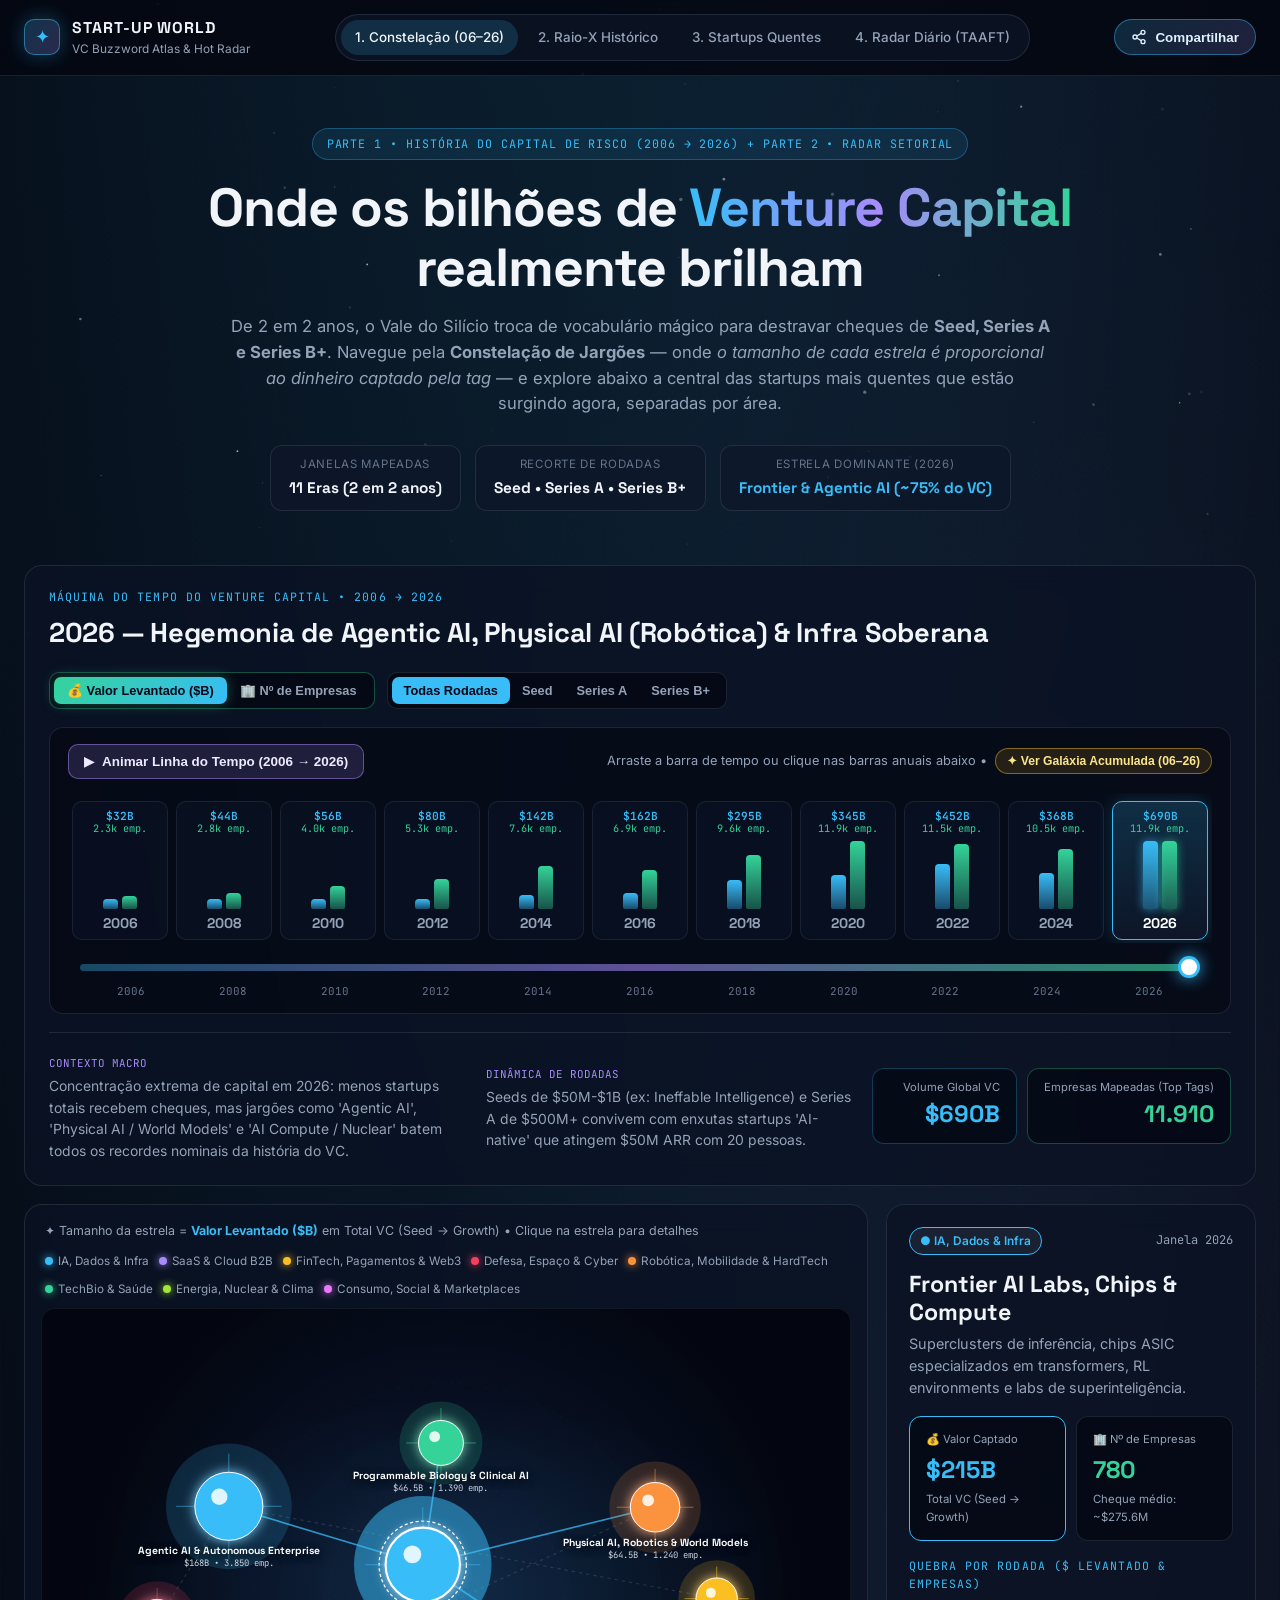
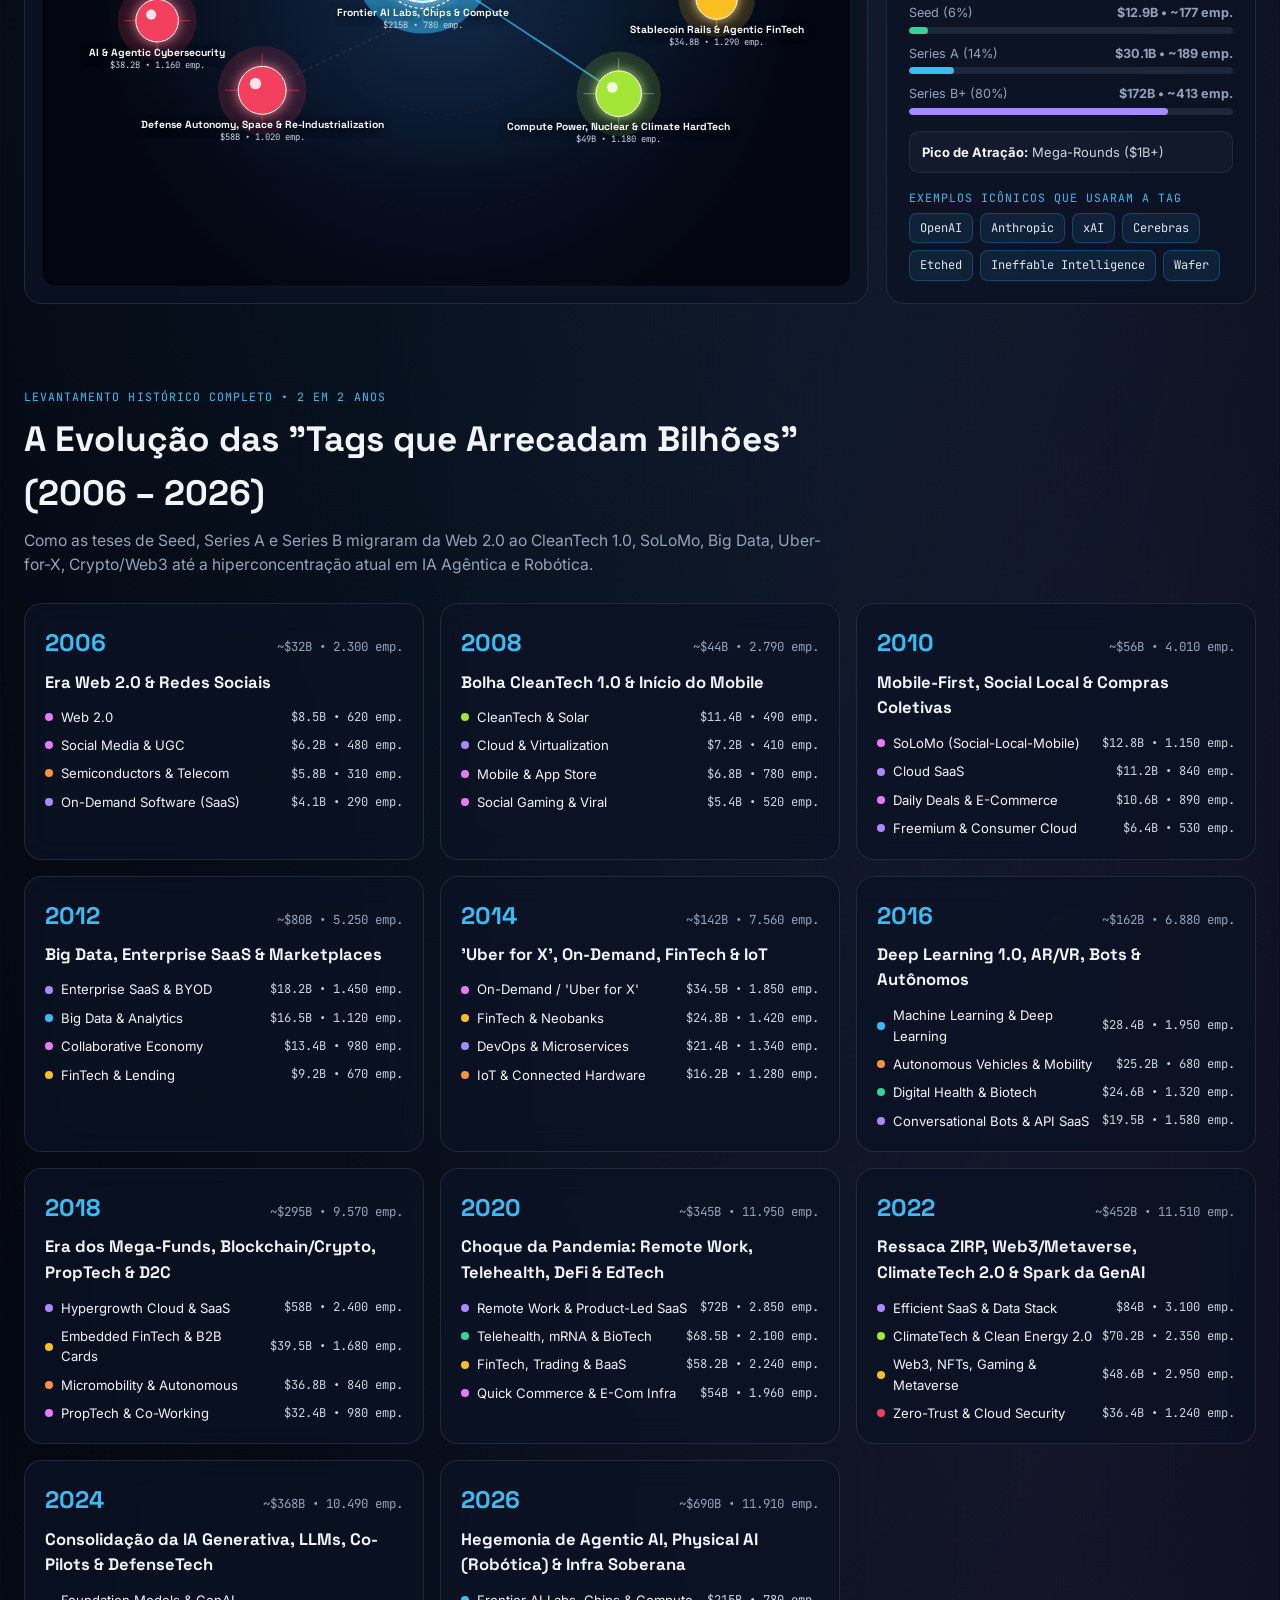
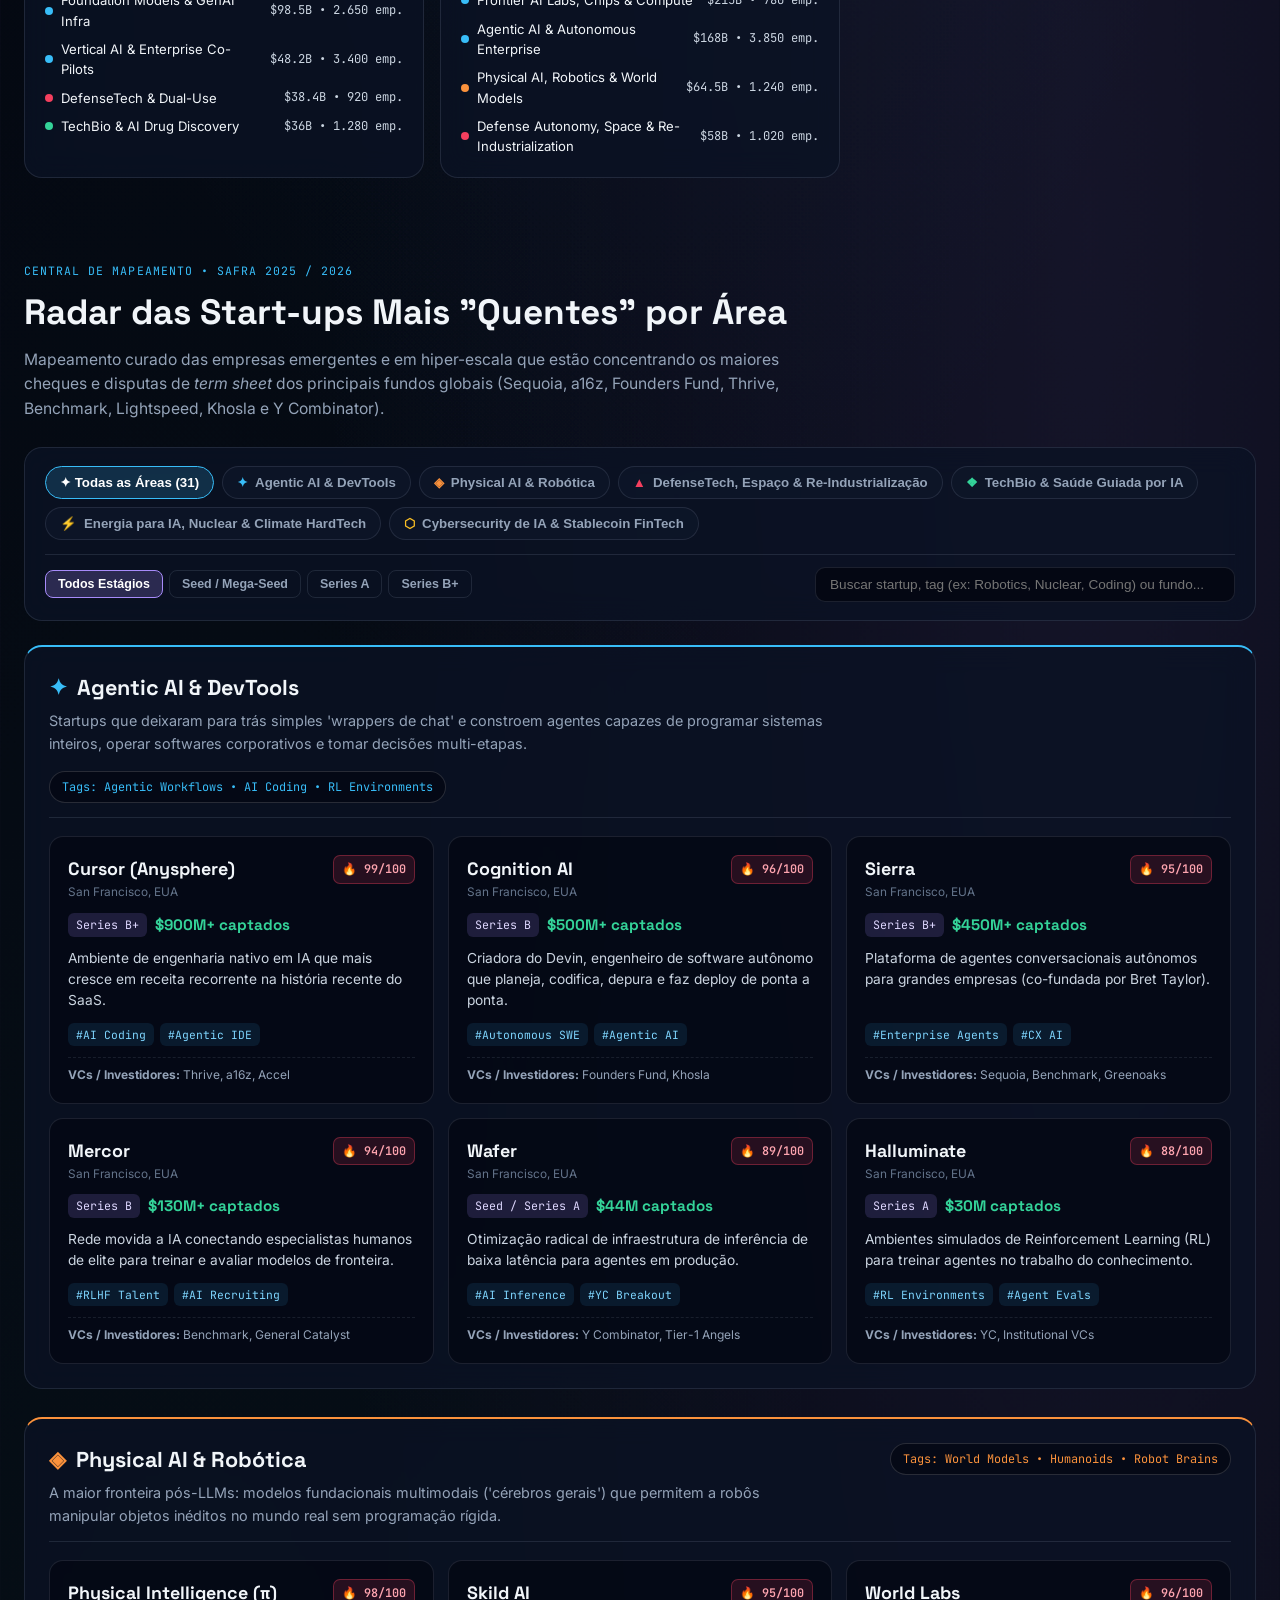
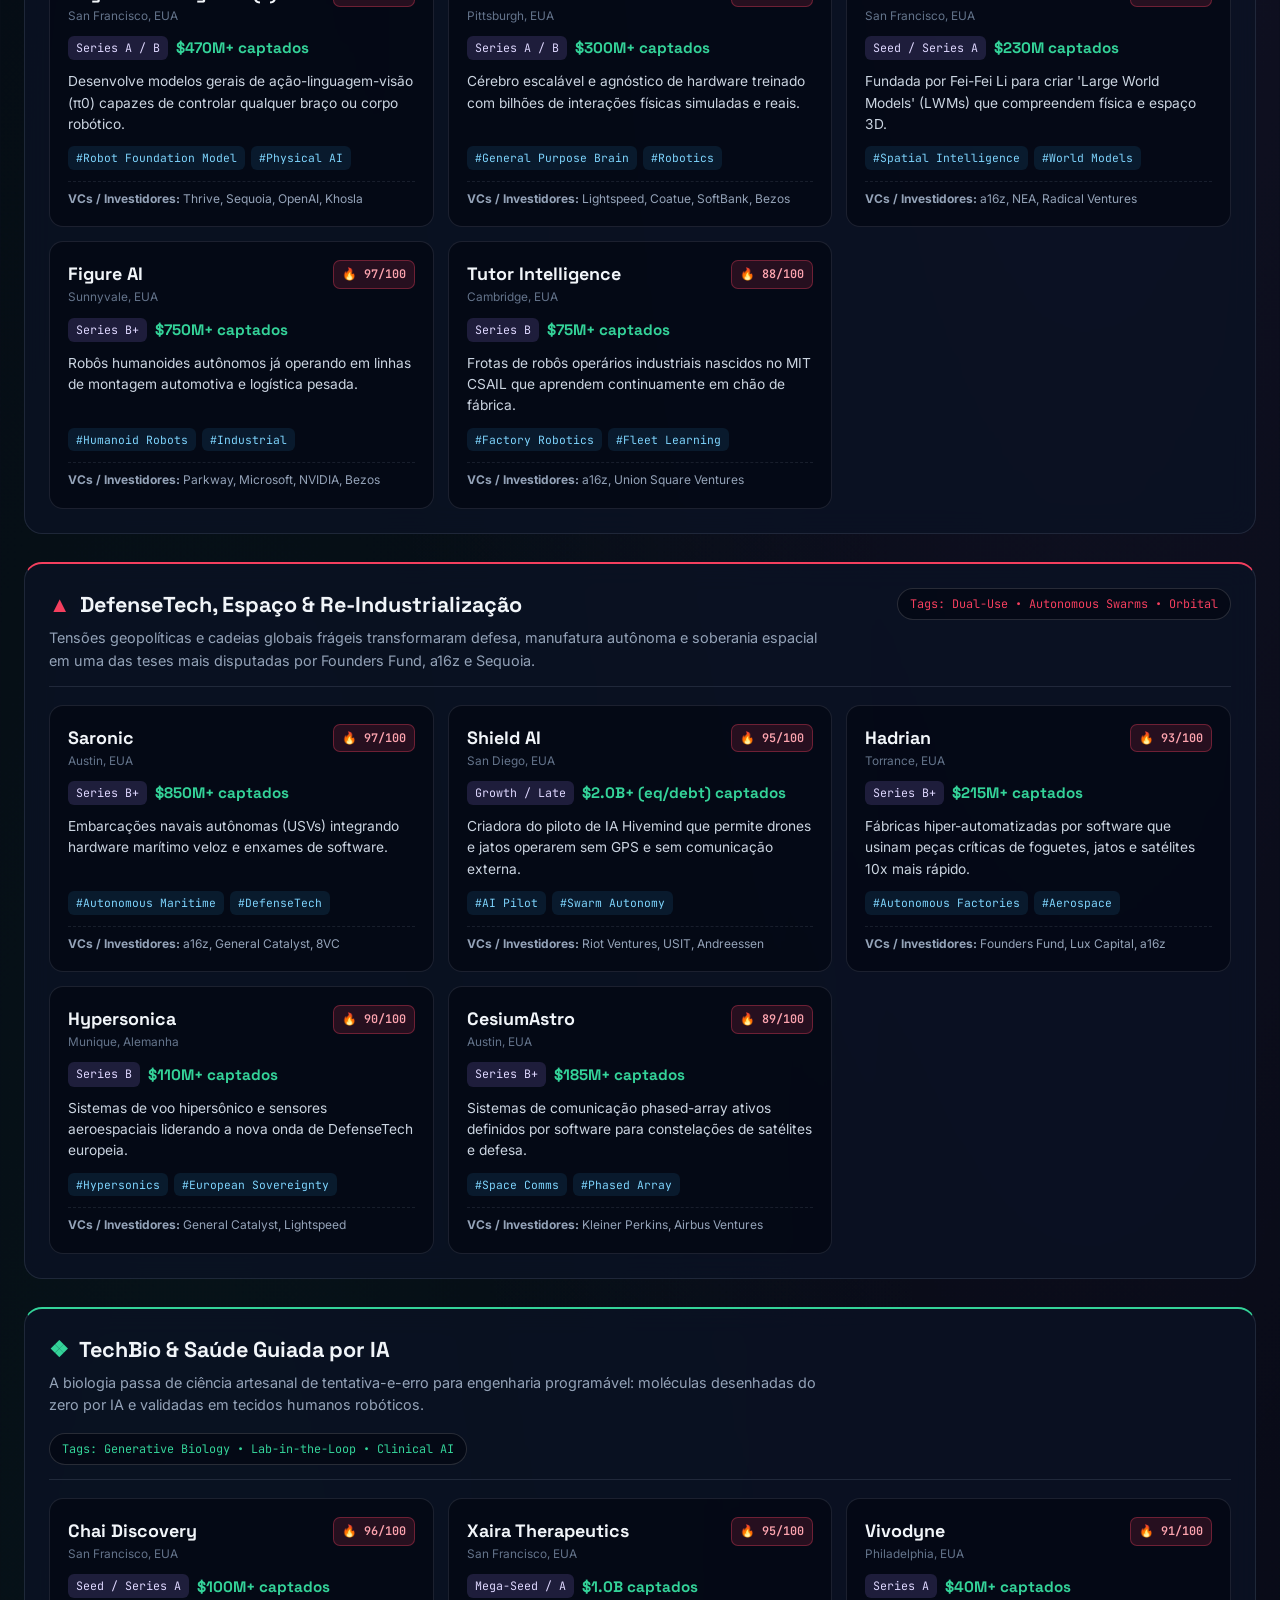
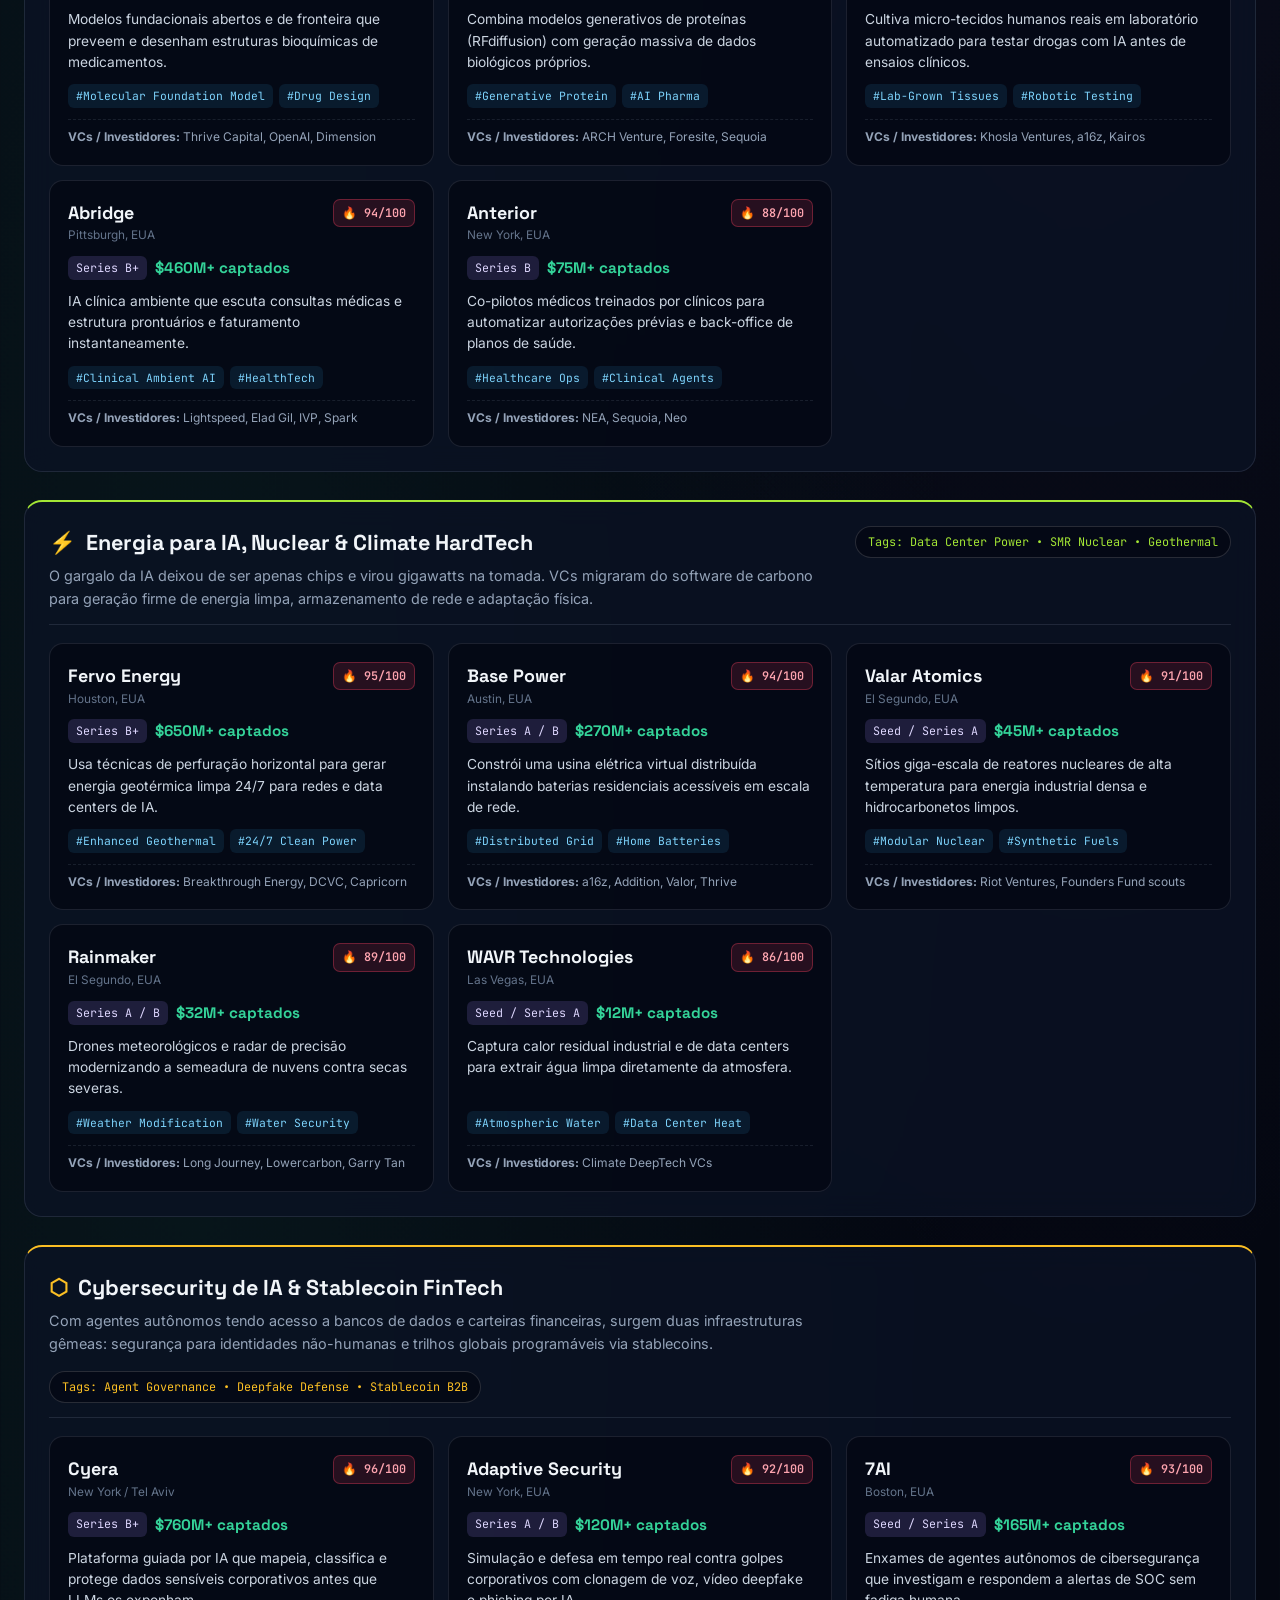
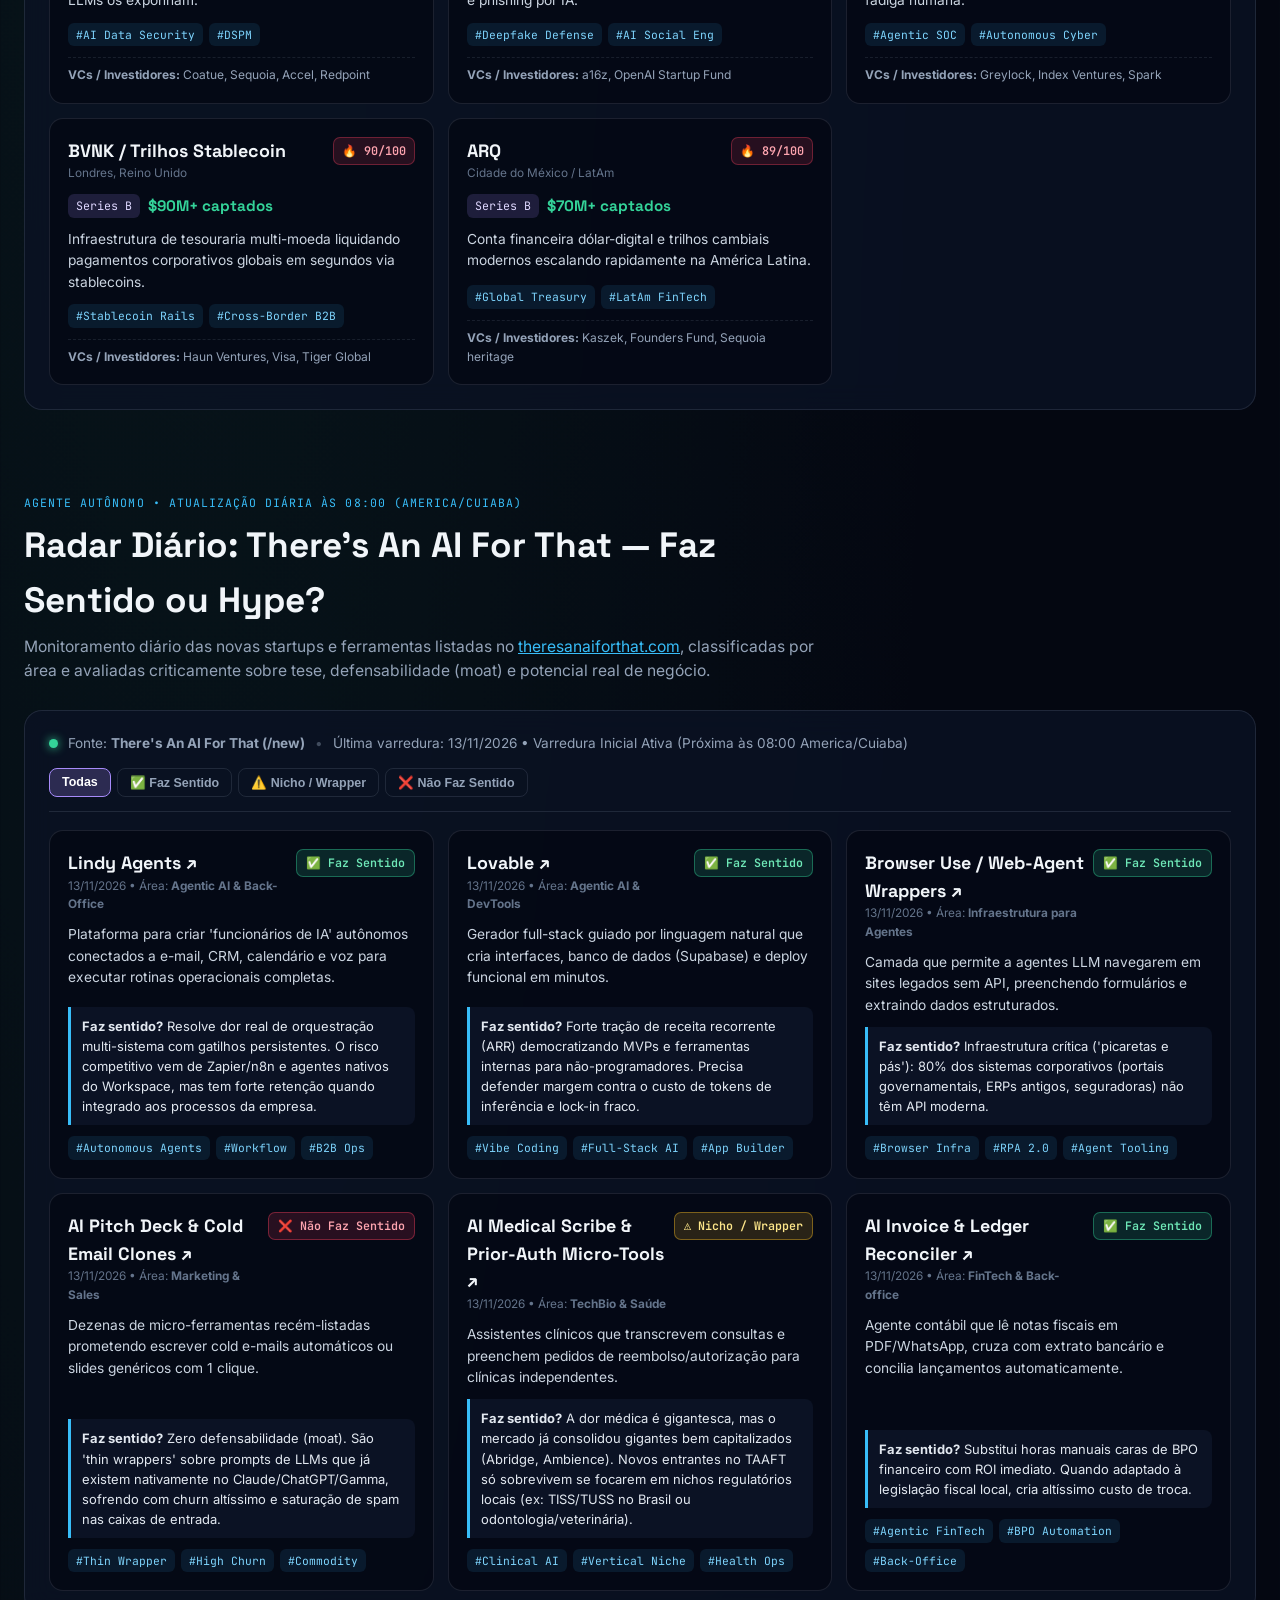
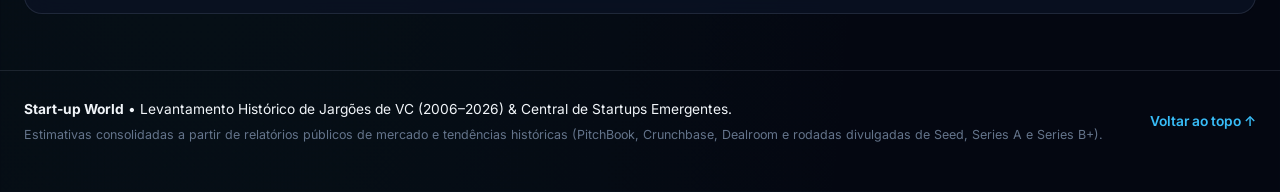
==== index.html @ 27098d7b "Launch Start-up World: VC Constellation (2006-2026) & Hottest Startups Hub" ====
<!DOCTYPE html>
<html lang="pt-BR">
<head>
  <meta charset="UTF-8" />
  <meta name="viewport" content="width=device-width, initial-scale=1.0" />
  <title>Start-up World • Constelação de VC (2006–2026) & Radar de Startups Quentes</title>
  <meta name="description" content="Levantamento histórico de 2 em 2 anos dos jargões e tags que mais captaram Venture Capital (Seed, Series A, Series B+) em formato de constelação interativa, seguido pela central das startups mais quentes por área." />
  <meta property="og:title" content="Start-up World • Constelação Histórica de VC & Radar de Startups" />
  <meta property="og:description" content="Descubra quais buzzwords captaram mais bilhões em rodadas Seed, Series A e Series B de 2006 a 2026 — onde o brilho da estrela é o volume de dinheiro arrecadado." />
  <meta property="og:type" content="website" />
  <link rel="preconnect" href="https://fonts.googleapis.com" />
  <link rel="preconnect" href="https://fonts.gstatic.com" crossorigin />
  <link href="https://fonts.googleapis.com/css2?family=Inter:wght@400;500;600;700&family=Space+Grotesk:wght@500;600;700&family=JetBrains+Mono:wght@400;500;600&display=swap" rel="stylesheet" />
  <link rel="stylesheet" href="styles.css" />
</head>
<body>
  <canvas id="bg-stars" aria-hidden="true"></canvas>

  <!-- Top Navigation -->
  <header class="topbar">
    <div class="topbar-inner">
      <a href="#top" class="brand">
        <span class="brand-star">✦</span>
        <div>
          <span class="brand-title">START-UP WORLD</span>
          <span class="brand-sub">VC Buzzword Atlas & Hot Radar</span>
        </div>
      </a>

      <nav class="nav-tabs" aria-label="Seções principais">
        <a href="#constelacao" class="nav-link active" data-nav="constelacao">1. Constelação (06–26)</a>
        <a href="#cronologia" class="nav-link" data-nav="cronologia">2. Raio-X Histórico</a>
        <a href="#central-startups" class="nav-link" data-nav="central-startups">3. Startups Quentes</a>
        <a href="#radar-diario" class="nav-link" data-nav="radar-diario">4. Radar Diário (TAAFT)</a>
      </nav>

      <button id="share-btn" class="share-btn" type="button" title="Copiar link para compartilhar">
        <svg width="16" height="16" viewBox="0 0 24 24" fill="none" stroke="currentColor" stroke-width="2">
          <circle cx="18" cy="5" r="3"></circle>
          <circle cx="6" cy="12" r="3"></circle>
          <circle cx="18" cy="19" r="3"></circle>
          <line x1="8.59" y1="13.51" x2="15.42" y2="17.49"></line>
          <line x1="15.41" y1="6.51" x2="8.59" y2="10.49"></line>
        </svg>
        <span id="share-btn-text">Compartilhar</span>
      </button>
    </div>
  </header>

  <main id="top">
    <!-- Hero -->
    <section class="hero container">
      <div class="hero-badge">PARTE 1 • HISTÓRIA DO CAPITAL DE RISCO (2006 → 2026) + PARTE 2 • RADAR SETORIAL</div>
      <h1>Onde os bilhões de <span class="gradient-text">Venture Capital</span> realmente brilham</h1>
      <p class="hero-lead">
        De 2 em 2 anos, o Vale do Silício troca de vocabulário mágico para destravar cheques de <strong>Seed, Series A e Series B+</strong>.
        Navegue pela <strong>Constelação de Jargões</strong> — onde <em>o tamanho de cada estrela é proporcional ao dinheiro captado pela tag</em> — e explore abaixo a central das startups mais quentes que estão surgindo agora, separadas por área.
      </p>

      <div class="hero-metrics">
        <div class="metric-pill">
          <span class="metric-label">Janelas Mapeadas</span>
          <span class="metric-val">11 Eras (2 em 2 anos)</span>
        </div>
        <div class="metric-pill">
          <span class="metric-label">Recorte de Rodadas</span>
          <span class="metric-val">Seed • Series A • Series B+</span>
        </div>
        <div class="metric-pill">
          <span class="metric-label">Estrela Dominante (2026)</span>
          <span class="metric-val highlight-cyan">Frontier & Agentic AI (~75% do VC)</span>
        </div>
      </div>
    </section>

      <!-- SECTION 1: Interactive Constellation -->
    <section id="constelacao" class="section container">
      <div class="constellation-controls glass-panel">
        <div class="era-header-row">
          <div>
            <span class="eyebrow">MÁQUINA DO TEMPO DO VENTURE CAPITAL • 2006 → 2026</span>
            <h2 id="era-title" class="era-title">2026 — Hegemonia de Agentic AI, Physical AI & Infra Soberana</h2>
          </div>

          <div class="controls-right">
            <!-- Metric Switch: Dollars Raised vs Companies Count -->
            <div class="stage-segmented metric-segmented" role="group" aria-label="Tamanho da estrela representa">
              <button type="button" class="metric-mode-btn active" data-metric="funding" title="Tamanho da estrela = Volume financeiro captado">💰 Valor Levantado ($B)</button>
              <button type="button" class="metric-mode-btn" data-metric="companies" title="Tamanho da estrela = Quantidade de empresas financiadas">🏢 Nº de Empresas</button>
            </div>

            <div class="stage-segmented" role="group" aria-label="Filtrar estágio da rodada">
              <button type="button" class="stage-btn active" data-stage="all">Todas Rodadas</button>
              <button type="button" class="stage-btn" data-stage="seed">Seed</button>
              <button type="button" class="stage-btn" data-stage="seriesA">Series A</button>
              <button type="button" class="stage-btn" data-stage="seriesB">Series B+</button>
            </div>
          </div>
        </div>

        <!-- Scrubber / Year Slider + Bar Chart per Year -->
        <div class="time-scrubber-box">
          <div class="scrubber-top-row">
            <button id="play-timeline-btn" class="play-btn" type="button">
              <span id="play-icon">▶</span> Animar Linha do Tempo (2006 → 2026)
            </button>
            <div class="scrubber-hint">
              Arraste a barra de tempo ou clique nas barras anuais abaixo • <button type="button" id="galaxy-mode-btn" class="galaxy-toggle-btn">✦ Ver Galáxia Acumulada (06–26)</button>
            </div>
          </div>

          <!-- Per-Year Comparative Bar Chart ($B + Companies) -->
          <div id="year-bars-chart" class="year-bars-chart" role="tablist" aria-label="Gráfico de barras por ano (2006 a 2026)">
            <!-- Populated by JS: Interactive bar per year showing height + $B + companies -->
          </div>

          <!-- Smooth Year Range Slider -->
          <div class="slider-wrap">
            <input type="range" id="year-slider" min="0" max="10" step="1" value="10" aria-label="Deslizar pelos anos de 2006 a 2026" />
            <div id="slider-ticks" class="slider-ticks"></div>
          </div>
        </div>

        <div class="era-context-bar">
          <div class="context-item">
            <span class="context-tag">Contexto Macro</span>
            <p id="era-macro-text"></p>
          </div>
          <div class="context-item">
            <span class="context-tag">Dinâmica de Rodadas</span>
            <p id="era-stage-text"></p>
          </div>
          <div class="context-kpis-pair">
            <div class="context-kpi">
              <span class="kpi-caption">Volume Global VC</span>
              <strong id="era-global-vc">$690B</strong>
            </div>
            <div class="context-kpi kpi-companies">
              <span class="kpi-caption">Empresas Mapeadas (Top Tags)</span>
              <strong id="era-total-companies">11.910</strong>
            </div>
          </div>
        </div>
      </div>

      <!-- Sky Canvas + Side Inspector -->
      <div class="constellation-workspace">
        <div class="sky-wrapper glass-panel">
          <div class="sky-hud-top">
            <span class="hud-hint">✦ Tamanho da estrela = <strong id="hud-metric-label" style="color:var(--cyan)">Valor Levantado ($B)</strong> em <span id="hud-stage-label">Todas Rodadas</span> • Clique na estrela para detalhes</span>
            <div id="category-legend" class="category-legend"></div>
          </div>

          <div id="sky-container" class="sky-container">
            <svg id="constellation-svg" viewBox="0 0 1000 620" preserveAspectRatio="xMidYMid meet" aria-label="Mapa de constelação de jargões de Venture Capital"></svg>
          </div>
        </div>

        <!-- Star Inspector Panel -->
        <aside id="star-inspector" class="star-inspector glass-panel" aria-live="polite">
          <!-- Populated dynamically when clicking/selecting a star -->
        </aside>
      </div>
    </section>

    <!-- SECTION 2: Historical 2-by-2 Year Matrix -->
    <section id="cronologia" class="section container">
      <div class="section-head">
        <span class="eyebrow">LEVANTAMENTO HISTÓRICO COMPLETO • 2 EM 2 ANOS</span>
        <h2>A Evolução das "Tags que Arrecadam Bilhões" (2006 – 2026)</h2>
        <p>Como as teses de Seed, Series A e Series B migraram da Web 2.0 ao CleanTech 1.0, SoLoMo, Big Data, Uber-for-X, Crypto/Web3 até a hiperconcentração atual em IA Agêntica e Robótica.</p>
      </div>

      <div id="timeline-grid" class="timeline-grid">
        <!-- Populated by JS -->
      </div>
    </section>

    <!-- SECTION 3: Hottest Emerging Startups Hub -->
    <section id="central-startups" class="section container">
      <div class="section-head">
        <span class="eyebrow">CENTRAL DE MAPEAMENTO • SAFRA 2025 / 2026</span>
        <h2>Radar das Start-ups Mais "Quentes" por Área</h2>
        <p>Mapeamento curado das empresas emergentes e em hiper-escala que estão concentrando os maiores cheques e disputas de <em>term sheet</em> dos principais fundos globais (Sequoia, a16z, Founders Fund, Thrive, Benchmark, Lightspeed, Khosla e Y Combinator).</p>
      </div>

      <!-- Filters: Sector + Stage + Search -->
      <div class="hub-toolbar glass-panel">
        <div id="sector-pills" class="sector-pills" role="tablist" aria-label="Filtrar startups por área">
          <!-- Populated by JS -->
        </div>

        <div class="hub-filters-row">
          <div class="stage-filter-chips" id="hub-stage-chips">
            <button type="button" class="chip active" data-hubstage="all">Todos Estágios</button>
            <button type="button" class="chip" data-hubstage="Seed">Seed / Mega-Seed</button>
            <button type="button" class="chip" data-hubstage="Series A">Series A</button>
            <button type="button" class="chip" data-hubstage="Series B">Series B+</button>
          </div>

          <div class="search-box">
            <input type="search" id="startup-search" placeholder="Buscar startup, tag (ex: Robotics, Nuclear, Coding) ou fundo..." aria-label="Buscar startups" />
          </div>
        </div>
      </div>

      <!-- Sector Constellation / Cards Container -->
      <div id="sectors-container" class="sectors-container">
        <!-- Populated by JS -->
      </div>
    </section>

    <!-- SECTION 4: Daily Agent Feed (There's An AI For That) -->
    <section id="radar-diario" class="section container">
      <div class="section-head">
        <span class="eyebrow">AGENTE AUTÔNOMO • ATUALIZAÇÃO DIÁRIA ÀS 08:00 (AMERICA/CUIABA)</span>
        <h2>Radar Diário: There's An AI For That — Faz Sentido ou Hype?</h2>
        <p>Monitoramento diário das novas startups e ferramentas listadas no <a href="https://theresanaiforthat.com/new/" target="_blank" rel="noopener" style="color:var(--cyan)">theresanaiforthat.com</a>, classificadas por área e avaliadas criticamente sobre tese, defensabilidade (moat) e potencial real de negócio.</p>
      </div>

      <div class="daily-feed-wrap glass-panel">
        <div class="daily-feed-bar">
          <div class="daily-status">
            <span class="pulse-dot"></span>
            <span>Fonte: <strong>There's An AI For That (/new)</strong></span>
            <span class="daily-sep">•</span>
            <span id="daily-last-updated">Última varredura: —</span>
          </div>
          <div class="daily-filter-pills" id="daily-verdict-filters">
            <button type="button" class="chip active" data-verdict="all">Todas</button>
            <button type="button" class="chip" data-verdict="sim">✅ Faz Sentido</button>
            <button type="button" class="chip" data-verdict="atencao">⚠️ Nicho / Wrapper</button>
            <button type="button" class="chip" data-verdict="nao">❌ Não Faz Sentido</button>
          </div>
        </div>

        <div id="daily-entries-grid" class="startup-cards-grid" style="margin-top:18px">
          <!-- Populated from daily_updates.js -->
        </div>
      </div>
    </section>
  </main>

  <footer class="footer container">
    <div class="footer-inner">
      <div>
        <strong>Start-up World</strong> • Levantamento Histórico de Jargões de VC (2006–2026) & Central de Startups Emergentes.
        <p class="footer-note">Estimativas consolidadas a partir de relatórios públicos de mercado e tendências históricas (PitchBook, Crunchbase, Dealroom e rodadas divulgadas de Seed, Series A e Series B+).</p>
      </div>
      <a href="#top" class="back-top">Voltar ao topo ↑</a>
    </div>
  </footer>

  <div id="toast" class="toast" role="status" aria-live="polite">Link copiado para a área de transferência!</div>

  <script src="data.js"></script>
  <script src="daily_updates.js"></script>
  <script src="app.js"></script>
</body>
</html>
---- styles.css ----
:root {
  --bg-deep: #040711;
  --bg-panel: rgba(11, 18, 36, 0.78);
  --bg-panel-solid: #0b1224;
  --border-subtle: rgba(148, 163, 184, 0.16);
  --border-bright: rgba(56, 189, 248, 0.45);
  --text-main: #f1f5f9;
  --text-muted: #94a3b8;
  --text-dim: #64748b;
  --cyan: #38bdf8;
  --violet: #a78bfa;
  --amber: #fbbf24;
  --rose: #f43f5e;
  --emerald: #34d399;
  --radius-lg: 18px;
  --radius-md: 12px;
}

* {
  box-sizing: border-box;
  margin: 0;
  padding: 0;
}

html {
  scroll-behavior: smooth;
  background-color: var(--bg-deep);
  color: var(--text-main);
  font-family: 'Inter', -apple-system, BlinkMacSystemFont, sans-serif;
}

body {
  min-height: 100vh;
  background:
    radial-gradient(ellipse 80% 50% at 50% -10%, rgba(56, 189, 248, 0.16), transparent),
    radial-gradient(ellipse 60% 45% at 85% 35%, rgba(167, 139, 250, 0.10), transparent),
    radial-gradient(ellipse 60% 50% at 15% 75%, rgba(52, 211, 153, 0.07), transparent),
    var(--bg-deep);
  overflow-x: hidden;
  line-height: 1.55;
}

#bg-stars {
  position: fixed;
  inset: 0;
  width: 100%;
  height: 100%;
  pointer-events: none;
  z-index: 0;
}

main, header, footer {
  position: relative;
  z-index: 1;
}

.container {
  max-width: 1340px;
  margin: 0 auto;
  padding: 0 24px;
}

h1, h2, h3, h4, .brand-title, .mono-num {
  font-family: 'Space Grotesk', sans-serif;
}

/* Top Navigation */
.topbar {
  position: sticky;
  top: 0;
  z-index: 50;
  backdrop-filter: blur(18px);
  -webkit-backdrop-filter: blur(18px);
  background: rgba(4, 7, 17, 0.82);
  border-bottom: 1px solid var(--border-subtle);
}

.topbar-inner {
  max-width: 1340px;
  margin: 0 auto;
  padding: 14px 24px;
  display: flex;
  align-items: center;
  justify-content: space-between;
  gap: 16px;
  flex-wrap: wrap;
}

.brand {
  display: flex;
  align-items: center;
  gap: 12px;
  text-decoration: none;
  color: var(--text-main);
}

.brand-star {
  width: 36px;
  height: 36px;
  border-radius: 10px;
  background: linear-gradient(135deg, rgba(56, 189, 248, 0.25), rgba(167, 139, 250, 0.25));
  border: 1px solid rgba(56, 189, 248, 0.5);
  display: grid;
  place-items: center;
  color: var(--cyan);
  font-size: 18px;
  box-shadow: 0 0 20px rgba(56, 189, 248, 0.3);
}

.brand-title {
  display: block;
  font-weight: 700;
  letter-spacing: 0.06em;
  font-size: 0.98rem;
}

.brand-sub {
  display: block;
  font-size: 0.74rem;
  color: var(--text-muted);
}

.nav-tabs {
  display: flex;
  align-items: center;
  gap: 6px;
  background: rgba(15, 23, 42, 0.7);
  padding: 5px;
  border-radius: 999px;
  border: 1px solid var(--border-subtle);
}

.nav-link {
  text-decoration: none;
  color: var(--text-muted);
  font-size: 0.84rem;
  font-weight: 500;
  padding: 7px 14px;
  border-radius: 999px;
  transition: all 0.2s ease;
}

.nav-link:hover, .nav-link.active {
  color: var(--text-main);
  background: rgba(56, 189, 248, 0.16);
}

.share-btn {
  display: inline-flex;
  align-items: center;
  gap: 8px;
  padding: 9px 16px;
  border-radius: 999px;
  border: 1px solid rgba(56, 189, 248, 0.45);
  background: linear-gradient(135deg, rgba(56, 189, 248, 0.18), rgba(167, 139, 250, 0.18));
  color: #e0f2fe;
  font-weight: 600;
  font-size: 0.84rem;
  cursor: pointer;
  transition: transform 0.15s ease, box-shadow 0.2s ease;
}

.share-btn:hover {
  transform: translateY(-1px);
  box-shadow: 0 0 22px rgba(56, 189, 248, 0.35);
}

/* Hero */
.hero {
  padding: 52px 24px 26px;
  text-align: center;
}

.hero-badge {
  display: inline-block;
  font-family: 'JetBrains Mono', monospace;
  font-size: 0.73rem;
  letter-spacing: 0.08em;
  color: var(--cyan);
  background: rgba(56, 189, 248, 0.1);
  border: 1px solid rgba(56, 189, 248, 0.3);
  padding: 6px 14px;
  border-radius: 999px;
  margin-bottom: 18px;
}

.hero h1 {
  font-size: clamp(2rem, 4.2vw, 3.35rem);
  line-height: 1.12;
  max-width: 920px;
  margin: 0 auto 16px;
  letter-spacing: -0.02em;
}

.gradient-text {
  background: linear-gradient(90deg, #38bdf8, #a78bfa, #34d399);
  -webkit-background-clip: text;
  background-clip: text;
  color: transparent;
}

.hero-lead {
  max-width: 820px;
  margin: 0 auto 28px;
  color: var(--text-muted);
  font-size: 1.04rem;
}

.hero-metrics {
  display: flex;
  justify-content: center;
  gap: 14px;
  flex-wrap: wrap;
}

.metric-pill {
  background: rgba(15, 23, 42, 0.72);
  border: 1px solid var(--border-subtle);
  border-radius: 12px;
  padding: 10px 18px;
  display: flex;
  flex-direction: column;
  gap: 2px;
}

.metric-label {
  font-size: 0.72rem;
  text-transform: uppercase;
  letter-spacing: 0.06em;
  color: var(--text-dim);
}

.metric-val {
  font-family: 'Space Grotesk', sans-serif;
  font-weight: 700;
  font-size: 0.96rem;
}

.highlight-cyan {
  color: var(--cyan);
}

/* Panels & Sections */
.section {
  padding: 28px 24px 56px;
}

.glass-panel {
  background: var(--bg-panel);
  backdrop-filter: blur(14px);
  -webkit-backdrop-filter: blur(14px);
  border: 1px solid var(--border-subtle);
  border-radius: var(--radius-lg);
}

.eyebrow {
  display: block;
  font-family: 'JetBrains Mono', monospace;
  font-size: 0.72rem;
  letter-spacing: 0.09em;
  color: var(--cyan);
  margin-bottom: 6px;
}

/* Constellation Controls */
.constellation-controls {
  padding: 22px 24px;
  margin-bottom: 18px;
}

.era-header-row {
  display: flex;
  justify-content: space-between;
  align-items: flex-start;
  gap: 18px;
  flex-wrap: wrap;
  margin-bottom: 18px;
}

.era-title {
  font-size: clamp(1.25rem, 2.2vw, 1.7rem);
  letter-spacing: -0.01em;
}

.controls-right {
  display: flex;
  align-items: center;
  gap: 12px;
  flex-wrap: wrap;
}

.play-btn {
  display: inline-flex;
  align-items: center;
  gap: 8px;
  padding: 9px 15px;
  border-radius: 10px;
  border: 1px solid rgba(167, 139, 250, 0.5);
  background: rgba(167, 139, 250, 0.16);
  color: #ede9fe;
  font-weight: 600;
  font-size: 0.84rem;
  cursor: pointer;
  transition: all 0.2s ease;
}

.play-btn:hover, .play-btn.playing {
  background: rgba(167, 139, 250, 0.32);
  box-shadow: 0 0 18px rgba(167, 139, 250, 0.35);
}

.stage-segmented {
  display: inline-flex;
  background: rgba(4, 7, 17, 0.75);
  padding: 4px;
  border-radius: 10px;
  border: 1px solid var(--border-subtle);
}

.stage-btn {
  border: none;
  background: transparent;
  color: var(--text-muted);
  font-size: 0.8rem;
  font-weight: 600;
  padding: 6px 12px;
  border-radius: 7px;
  cursor: pointer;
  transition: all 0.18s ease;
}

.stage-btn.active {
  background: var(--cyan);
  color: #020617;
}

.metric-segmented {
  border-color: rgba(52, 211, 153, 0.35);
}

.metric-mode-btn {
  border: none;
  background: transparent;
  color: var(--text-muted);
  font-size: 0.8rem;
  font-weight: 600;
  padding: 6px 13px;
  border-radius: 7px;
  cursor: pointer;
  transition: all 0.18s ease;
}

.metric-mode-btn.active {
  background: linear-gradient(135deg, #34d399, #38bdf8);
  color: #020617;
  box-shadow: 0 0 14px rgba(52, 211, 153, 0.35);
}

/* Time Scrubber + Per-Year Bar Chart */
.time-scrubber-box {
  background: rgba(4, 7, 17, 0.58);
  border: 1px solid var(--border-subtle);
  border-radius: 14px;
  padding: 16px 18px 14px;
  margin-bottom: 18px;
}

.scrubber-top-row {
  display: flex;
  justify-content: space-between;
  align-items: center;
  gap: 12px;
  flex-wrap: wrap;
  margin-bottom: 14px;
}

.scrubber-hint {
  font-size: 0.8rem;
  color: var(--text-muted);
  display: flex;
  align-items: center;
  gap: 8px;
  flex-wrap: wrap;
}

.galaxy-toggle-btn {
  border: 1px solid rgba(251, 191, 36, 0.45);
  background: rgba(251, 191, 36, 0.12);
  color: #fde68a;
  font-size: 0.76rem;
  font-weight: 600;
  padding: 5px 11px;
  border-radius: 999px;
  cursor: pointer;
  transition: all 0.18s ease;
}

.galaxy-toggle-btn:hover,
.galaxy-toggle-btn.active {
  background: var(--amber);
  color: #020617;
  box-shadow: 0 0 14px rgba(251, 191, 36, 0.4);
}

.year-bars-chart {
  display: grid;
  grid-template-columns: repeat(11, minmax(0, 1fr));
  gap: 8px;
  align-items: end;
  height: 150px;
  padding: 8px 4px 4px;
  overflow: hidden;
}

.year-bar-col {
  border: 1px solid rgba(148, 163, 184, 0.12);
  background: rgba(15, 23, 42, 0.45);
  border-radius: 10px;
  padding: 8px 6px 7px;
  height: 100%;
  display: flex;
  flex-direction: column;
  justify-content: flex-end;
  align-items: center;
  gap: 5px;
  cursor: pointer;
  transition: all 0.2s ease;
  color: var(--text-muted);
}

.year-bar-col:hover {
  border-color: rgba(56, 189, 248, 0.5);
  background: rgba(15, 23, 42, 0.85);
  color: var(--text-main);
}

.year-bar-col.active {
  border-color: var(--cyan);
  background: linear-gradient(180deg, rgba(56, 189, 248, 0.20), rgba(15, 23, 42, 0.88));
  box-shadow: 0 0 18px rgba(56, 189, 248, 0.22);
  color: #ffffff;
}

.yb-stats {
  display: flex;
  flex-direction: column;
  align-items: center;
  line-height: 1.15;
}

.yb-money {
  font-family: 'JetBrains Mono', monospace;
  font-size: 0.7rem;
  font-weight: 600;
  color: var(--cyan);
}

.yb-comps {
  font-family: 'JetBrains Mono', monospace;
  font-size: 0.64rem;
  color: var(--emerald);
}

.yb-track {
  width: 100%;
  flex: 1;
  display: flex;
  align-items: flex-end;
  justify-content: center;
  gap: 4px;
  padding: 2px 6px 0;
}

.yb-fill-money {
  width: 44%;
  max-width: 15px;
  border-radius: 4px 4px 2px 2px;
  background: linear-gradient(180deg, #38bdf8, rgba(56, 189, 248, 0.35));
  transition: height 0.35s cubic-bezier(0.16, 1, 0.3, 1);
}

.yb-fill-comps {
  width: 44%;
  max-width: 15px;
  border-radius: 4px 4px 2px 2px;
  background: linear-gradient(180deg, #34d399, rgba(52, 211, 153, 0.35));
  transition: height 0.35s cubic-bezier(0.16, 1, 0.3, 1);
}

.year-bar-col.active .yb-fill-money {
  box-shadow: 0 0 10px rgba(56, 189, 248, 0.65);
}

.year-bar-col.active .yb-fill-comps {
  box-shadow: 0 0 10px rgba(52, 211, 153, 0.65);
}

.yb-year {
  font-family: 'Space Grotesk', sans-serif;
  font-weight: 700;
  font-size: 0.88rem;
}

/* Range Slider */
.slider-wrap {
  margin-top: 10px;
  padding: 0 12px;
}

#year-slider {
  -webkit-appearance: none;
  appearance: none;
  width: 100%;
  height: 7px;
  border-radius: 999px;
  background: linear-gradient(90deg, rgba(56, 189, 248, 0.35), rgba(167, 139, 250, 0.55), rgba(52, 211, 153, 0.65));
  outline: none;
  cursor: pointer;
}

#year-slider::-webkit-slider-thumb {
  -webkit-appearance: none;
  appearance: none;
  width: 22px;
  height: 22px;
  border-radius: 50%;
  background: #ffffff;
  border: 3px solid var(--cyan);
  box-shadow: 0 0 16px rgba(56, 189, 248, 0.9);
  cursor: grab;
  transition: transform 0.15s ease;
}

#year-slider::-webkit-slider-thumb:hover {
  transform: scale(1.15);
}

#year-slider::-moz-range-thumb {
  width: 22px;
  height: 22px;
  border-radius: 50%;
  background: #ffffff;
  border: 3px solid var(--cyan);
  box-shadow: 0 0 16px rgba(56, 189, 248, 0.9);
  cursor: grab;
}

.slider-ticks {
  display: grid;
  grid-template-columns: repeat(11, 1fr);
  text-align: center;
  margin-top: 5px;
  font-family: 'JetBrains Mono', monospace;
  font-size: 0.68rem;
  color: var(--text-dim);
}

.era-context-bar {
  display: grid;
  grid-template-columns: 1.25fr 1.1fr auto;
  gap: 18px;
  padding-top: 16px;
  border-top: 1px solid var(--border-subtle);
  align-items: center;
}

.context-kpis-pair {
  display: flex;
  gap: 10px;
  flex-wrap: wrap;
}

.context-tag {
  display: inline-block;
  font-family: 'JetBrains Mono', monospace;
  font-size: 0.68rem;
  text-transform: uppercase;
  color: var(--violet);
  margin-bottom: 4px;
}

.context-item p {
  font-size: 0.87rem;
  color: var(--text-muted);
}

.context-kpi {
  background: rgba(4, 7, 17, 0.65);
  border: 1px solid rgba(56, 189, 248, 0.28);
  padding: 10px 16px;
  border-radius: 12px;
  text-align: right;
  min-width: 145px;
}

.context-kpi.kpi-companies {
  border-color: rgba(52, 211, 153, 0.32);
}

.context-kpi.kpi-companies strong {
  color: var(--emerald);
}

.kpi-caption {
  display: block;
  font-size: 0.7rem;
  color: var(--text-muted);
}

.context-kpi strong {
  font-family: 'Space Grotesk', sans-serif;
  font-size: 1.48rem;
  color: var(--cyan);
}

/* Constellation Workspace */
.constellation-workspace {
  display: grid;
  grid-template-columns: 1fr 370px;
  gap: 18px;
  align-items: stretch;
}

.sky-wrapper {
  padding: 16px;
  display: flex;
  flex-direction: column;
  position: relative;
  overflow: hidden;
}

.sky-hud-top {
  display: flex;
  justify-content: space-between;
  align-items: center;
  gap: 12px;
  flex-wrap: wrap;
  margin-bottom: 10px;
  padding: 0 4px;
}

.hud-hint {
  font-size: 0.78rem;
  color: var(--text-muted);
}

.category-legend {
  display: flex;
  flex-wrap: wrap;
  gap: 10px;
}

.legend-item {
  display: inline-flex;
  align-items: center;
  gap: 5px;
  font-size: 0.73rem;
  color: var(--text-muted);
}

.legend-dot {
  width: 8px;
  height: 8px;
  border-radius: 50%;
}

.sky-container {
  flex: 1;
  min-height: 540px;
  border-radius: 14px;
  background:
    radial-gradient(circle at 50% 50%, rgba(16, 30, 62, 0.65) 0%, rgba(3, 6, 15, 0.96) 75%);
  border: 1px solid rgba(148, 163, 184, 0.1);
  position: relative;
  overflow: hidden;
}

#constellation-svg {
  width: 100%;
  height: 100%;
  display: block;
  user-select: none;
}

.constellation-line {
  stroke: rgba(148, 163, 184, 0.22);
  stroke-width: 1.3;
  stroke-dasharray: 4 5;
  transition: stroke 0.3s ease, stroke-opacity 0.3s ease;
}

.constellation-line.highlighted {
  stroke: rgba(56, 189, 248, 0.75);
  stroke-width: 2.1;
  stroke-dasharray: none;
}

.star-group {
  cursor: pointer;
  transition: transform 0.35s cubic-bezier(0.16, 1, 0.3, 1);
}

.star-halo {
  transition: r 0.4s ease, opacity 0.3s ease;
  animation: pulseHalo 3.8s ease-in-out infinite;
}

.star-core {
  transition: r 0.4s ease, stroke-width 0.2s ease;
}

.star-group:hover .star-halo,
.star-group.selected .star-halo {
  opacity: 0.52 !important;
}

.star-group.selected .star-ring {
  opacity: 1;
}

.star-ring {
  fill: none;
  stroke: #ffffff;
  stroke-width: 1.6;
  stroke-dasharray: 4 3;
  opacity: 0;
  transition: opacity 0.25s ease;
}

.star-label {
  fill: #f8fafc;
  font-family: 'Space Grotesk', sans-serif;
  font-weight: 700;
  font-size: 13px;
  text-shadow: 0 2px 8px rgba(0, 0, 0, 0.95);
  pointer-events: none;
}

.star-sublabel {
  fill: #cbd5e1;
  font-family: 'JetBrains Mono', monospace;
  font-size: 11px;
  pointer-events: none;
}

@keyframes pulseHalo {
  0%, 100% { transform: scale(1); }
  50% { transform: scale(1.09); }
}

/* Star Inspector */
.star-inspector {
  padding: 22px;
  display: flex;
  flex-direction: column;
  gap: 16px;
}

.inspector-badge-row {
  display: flex;
  justify-content: space-between;
  align-items: center;
  gap: 8px;
}

.cat-pill {
  display: inline-flex;
  align-items: center;
  gap: 6px;
  padding: 4px 10px;
  border-radius: 999px;
  font-size: 0.74rem;
  font-weight: 600;
  background: rgba(255, 255, 255, 0.06);
}

.inspector-year-tag {
  font-family: 'JetBrains Mono', monospace;
  font-size: 0.75rem;
  color: var(--text-muted);
}

.inspector-title {
  font-size: 1.45rem;
  line-height: 1.2;
}

.inspector-desc {
  font-size: 0.9rem;
  color: var(--text-muted);
}

.inspector-big-box {
  background: rgba(4, 7, 17, 0.72);
  border: 1px solid var(--border-subtle);
  border-radius: 12px;
  padding: 14px 16px;
  display: flex;
  justify-content: space-between;
  align-items: center;
}

.inspector-big-box .val {
  font-family: 'Space Grotesk', sans-serif;
  font-size: 1.75rem;
  font-weight: 700;
  color: var(--cyan);
}

.stage-bars {
  display: flex;
  flex-direction: column;
  gap: 10px;
}

.stage-bar-row {
  display: flex;
  flex-direction: column;
  gap: 4px;
}

.stage-bar-head {
  display: flex;
  justify-content: space-between;
  font-size: 0.79rem;
  color: var(--text-muted);
}

.stage-bar-track {
  height: 7px;
  border-radius: 999px;
  background: rgba(148, 163, 184, 0.14);
  overflow: hidden;
}

.stage-bar-fill {
  height: 100%;
  border-radius: 999px;
  transition: width 0.35s ease;
}

.examples-list {
  display: flex;
  flex-wrap: wrap;
  gap: 7px;
}

.example-chip {
  font-family: 'JetBrains Mono', monospace;
  font-size: 0.75rem;
  padding: 5px 10px;
  border-radius: 8px;
  background: rgba(56, 189, 248, 0.09);
  border: 1px solid rgba(56, 189, 248, 0.24);
  color: #e2e8f0;
}

/* Section Head */
.section-head {
  margin-bottom: 26px;
  max-width: 820px;
}

.section-head h2 {
  font-size: clamp(1.55rem, 2.8vw, 2.2rem);
  margin-bottom: 8px;
}

.section-head p {
  color: var(--text-muted);
  font-size: 0.98rem;
}

/* Section 2: Historical 2-by-2 Grid */
.timeline-grid {
  display: grid;
  grid-template-columns: repeat(auto-fill, minmax(360px, 1fr));
  gap: 16px;
}

.era-card {
  padding: 20px;
  transition: border-color 0.2s ease, transform 0.2s ease;
  cursor: pointer;
}

.era-card:hover {
  border-color: rgba(56, 189, 248, 0.45);
  transform: translateY(-2px);
}

.era-card-top {
  display: flex;
  justify-content: space-between;
  align-items: baseline;
  margin-bottom: 8px;
}

.era-card-year {
  font-family: 'Space Grotesk', sans-serif;
  font-size: 1.5rem;
  font-weight: 700;
  color: var(--cyan);
}

.era-card-total {
  font-family: 'JetBrains Mono', monospace;
  font-size: 0.78rem;
  color: var(--text-muted);
}

.era-card h3 {
  font-size: 1.04rem;
  margin-bottom: 12px;
}

.mini-tag-list {
  display: flex;
  flex-direction: column;
  gap: 8px;
}

.mini-tag-row {
  display: grid;
  grid-template-columns: 1fr auto;
  gap: 8px;
  align-items: center;
  font-size: 0.82rem;
}

.mini-tag-bar-wrap {
  display: flex;
  align-items: center;
  gap: 8px;
}

.mini-dot {
  width: 8px;
  height: 8px;
  border-radius: 50%;
  flex-shrink: 0;
}

.mini-val {
  font-family: 'JetBrains Mono', monospace;
  font-size: 0.76rem;
  color: #cbd5e1;
}

/* Section 3: Startup Hub */
.hub-toolbar {
  padding: 18px 20px;
  margin-bottom: 24px;
  display: flex;
  flex-direction: column;
  gap: 14px;
}

.sector-pills {
  display: flex;
  flex-wrap: wrap;
  gap: 8px;
}

.sector-pill {
  border: 1px solid var(--border-subtle);
  background: rgba(15, 23, 42, 0.7);
  color: var(--text-muted);
  padding: 8px 14px;
  border-radius: 999px;
  font-size: 0.83rem;
  font-weight: 600;
  cursor: pointer;
  display: inline-flex;
  align-items: center;
  gap: 7px;
  transition: all 0.18s ease;
}

.sector-pill:hover, .sector-pill.active {
  color: #ffffff;
  border-color: var(--cyan);
  background: rgba(56, 189, 248, 0.18);
}

.hub-filters-row {
  display: flex;
  justify-content: space-between;
  align-items: center;
  gap: 14px;
  flex-wrap: wrap;
  padding-top: 12px;
  border-top: 1px solid var(--border-subtle);
}

.stage-filter-chips {
  display: flex;
  flex-wrap: wrap;
  gap: 6px;
}

.chip {
  border: 1px solid var(--border-subtle);
  background: transparent;
  color: var(--text-muted);
  padding: 6px 12px;
  border-radius: 8px;
  font-size: 0.78rem;
  font-weight: 600;
  cursor: pointer;
}

.chip.active {
  background: rgba(167, 139, 250, 0.22);
  border-color: var(--violet);
  color: #ffffff;
}

.search-box {
  flex: 1;
  min-width: 260px;
  max-width: 420px;
}

.search-box input {
  width: 100%;
  padding: 9px 14px;
  border-radius: 10px;
  border: 1px solid var(--border-subtle);
  background: rgba(4, 7, 17, 0.8);
  color: var(--text-main);
  font-size: 0.85rem;
  outline: none;
}

.search-box input:focus {
  border-color: var(--cyan);
}

.sectors-container {
  display: flex;
  flex-direction: column;
  gap: 28px;
}

.sector-block {
  padding: 24px;
}

.sector-block-header {
  display: flex;
  justify-content: space-between;
  align-items: flex-start;
  gap: 16px;
  flex-wrap: wrap;
  margin-bottom: 18px;
  padding-bottom: 14px;
  border-bottom: 1px solid var(--border-subtle);
}

.sector-title-wrap {
  max-width: 780px;
}

.sector-title-wrap h3 {
  font-size: 1.35rem;
  display: flex;
  align-items: center;
  gap: 10px;
  margin-bottom: 6px;
}

.sector-thesis {
  color: var(--text-muted);
  font-size: 0.9rem;
}

.sector-hot-badge {
  font-family: 'JetBrains Mono', monospace;
  font-size: 0.74rem;
  padding: 6px 12px;
  border-radius: 999px;
  border: 1px solid rgba(255, 255, 255, 0.14);
  background: rgba(4, 7, 17, 0.65);
}

.startup-cards-grid {
  display: grid;
  grid-template-columns: repeat(auto-fill, minmax(310px, 1fr));
  gap: 14px;
}

.startup-card {
  background: rgba(4, 7, 17, 0.68);
  border: 1px solid var(--border-subtle);
  border-radius: 14px;
  padding: 18px;
  display: flex;
  flex-direction: column;
  gap: 11px;
  transition: transform 0.18s ease, border-color 0.2s ease;
}

.startup-card:hover {
  transform: translateY(-3px);
  border-color: rgba(56, 189, 248, 0.45);
}

.sc-top {
  display: flex;
  justify-content: space-between;
  align-items: flex-start;
  gap: 8px;
}

.sc-name {
  font-family: 'Space Grotesk', sans-serif;
  font-size: 1.12rem;
  font-weight: 700;
}

.sc-hq {
  font-size: 0.74rem;
  color: var(--text-dim);
}

.hot-meter {
  font-family: 'JetBrains Mono', monospace;
  font-size: 0.74rem;
  font-weight: 600;
  padding: 4px 8px;
  border-radius: 7px;
  background: rgba(244, 63, 94, 0.14);
  border: 1px solid rgba(244, 63, 94, 0.35);
  color: #fda4af;
  white-space: nowrap;
}

.sc-funding-row {
  display: flex;
  align-items: center;
  gap: 8px;
  flex-wrap: wrap;
}

.sc-stage {
  font-family: 'JetBrains Mono', monospace;
  font-size: 0.73rem;
  padding: 3px 8px;
  border-radius: 6px;
  background: rgba(167, 139, 250, 0.16);
  color: #ddd6fe;
}

.sc-raised {
  font-family: 'Space Grotesk', sans-serif;
  font-weight: 700;
  font-size: 0.95rem;
  color: var(--emerald);
}

.sc-desc {
  font-size: 0.86rem;
  color: #cbd5e1;
  flex: 1;
}

.sc-tags {
  display: flex;
  flex-wrap: wrap;
  gap: 6px;
}

.sc-tag {
  font-size: 0.71rem;
  font-family: 'JetBrains Mono', monospace;
  padding: 3px 8px;
  border-radius: 6px;
  background: rgba(56, 189, 248, 0.1);
  color: #7dd3fc;
}

.sc-backers {
  font-size: 0.75rem;
  color: var(--text-muted);
  padding-top: 8px;
  border-top: 1px dashed rgba(148, 163, 184, 0.14);
}

/* Section 4: Daily Agent Feed */
.daily-feed-wrap {
  padding: 22px 24px;
}

.daily-feed-bar {
  display: flex;
  justify-content: space-between;
  align-items: center;
  gap: 14px;
  flex-wrap: wrap;
  padding-bottom: 14px;
  border-bottom: 1px solid var(--border-subtle);
}

.daily-status {
  display: flex;
  align-items: center;
  gap: 10px;
  flex-wrap: wrap;
  font-size: 0.85rem;
  color: var(--text-muted);
}

.pulse-dot {
  width: 9px;
  height: 9px;
  border-radius: 50%;
  background: var(--emerald);
  box-shadow: 0 0 10px var(--emerald);
}

.daily-sep {
  opacity: 0.4;
}

.daily-filter-pills {
  display: flex;
  gap: 6px;
  flex-wrap: wrap;
}

.verdict-badge {
  font-family: 'JetBrains Mono', monospace;
  font-size: 0.73rem;
  font-weight: 600;
  padding: 4px 9px;
  border-radius: 7px;
  white-space: nowrap;
}

.verdict-sim {
  background: rgba(52, 211, 153, 0.15);
  border: 1px solid rgba(52, 211, 153, 0.4);
  color: #6ee7b7;
}

.verdict-atencao {
  background: rgba(251, 191, 36, 0.15);
  border: 1px solid rgba(251, 191, 36, 0.4);
  color: #fde68a;
}

.verdict-nao {
  background: rgba(244, 63, 94, 0.15);
  border: 1px solid rgba(244, 63, 94, 0.4);
  color: #fda4af;
}

.verdict-reason {
  font-size: 0.81rem;
  color: #e2e8f0;
  background: rgba(15, 23, 42, 0.72);
  border-left: 3px solid var(--cyan);
  padding: 9px 11px;
  border-radius: 0 8px 8px 0;
}

/* Footer & Toast */
.footer {
  padding: 28px 24px 48px;
  border-top: 1px solid var(--border-subtle);
}

.footer-inner {
  display: flex;
  justify-content: space-between;
  align-items: center;
  gap: 16px;
  flex-wrap: wrap;
  font-size: 0.86rem;
}

.footer-note {
  color: var(--text-dim);
  font-size: 0.78rem;
  margin-top: 4px;
}

.back-top {
  color: var(--cyan);
  text-decoration: none;
  font-weight: 600;
}

.toast {
  position: fixed;
  bottom: 24px;
  right: 24px;
  background: #0f172a;
  border: 1px solid var(--cyan);
  color: #f8fafc;
  padding: 12px 18px;
  border-radius: 12px;
  font-size: 0.86rem;
  box-shadow: 0 12px 30px rgba(0, 0, 0, 0.6);
  opacity: 0;
  transform: translateY(12px);
  pointer-events: none;
  transition: all 0.25s ease;
  z-index: 100;
}

.toast.show {
  opacity: 1;
  transform: translateY(0);
}

@media (max-width: 1040px) {
  .constellation-workspace {
    grid-template-columns: 1fr;
  }
  .era-context-bar {
    grid-template-columns: 1fr;
  }
  .context-kpi {
    text-align: left;
  }
}

@media (max-width: 720px) {
  .nav-tabs {
    display: none;
  }
  .sky-container {
    min-height: 400px;
  }
}
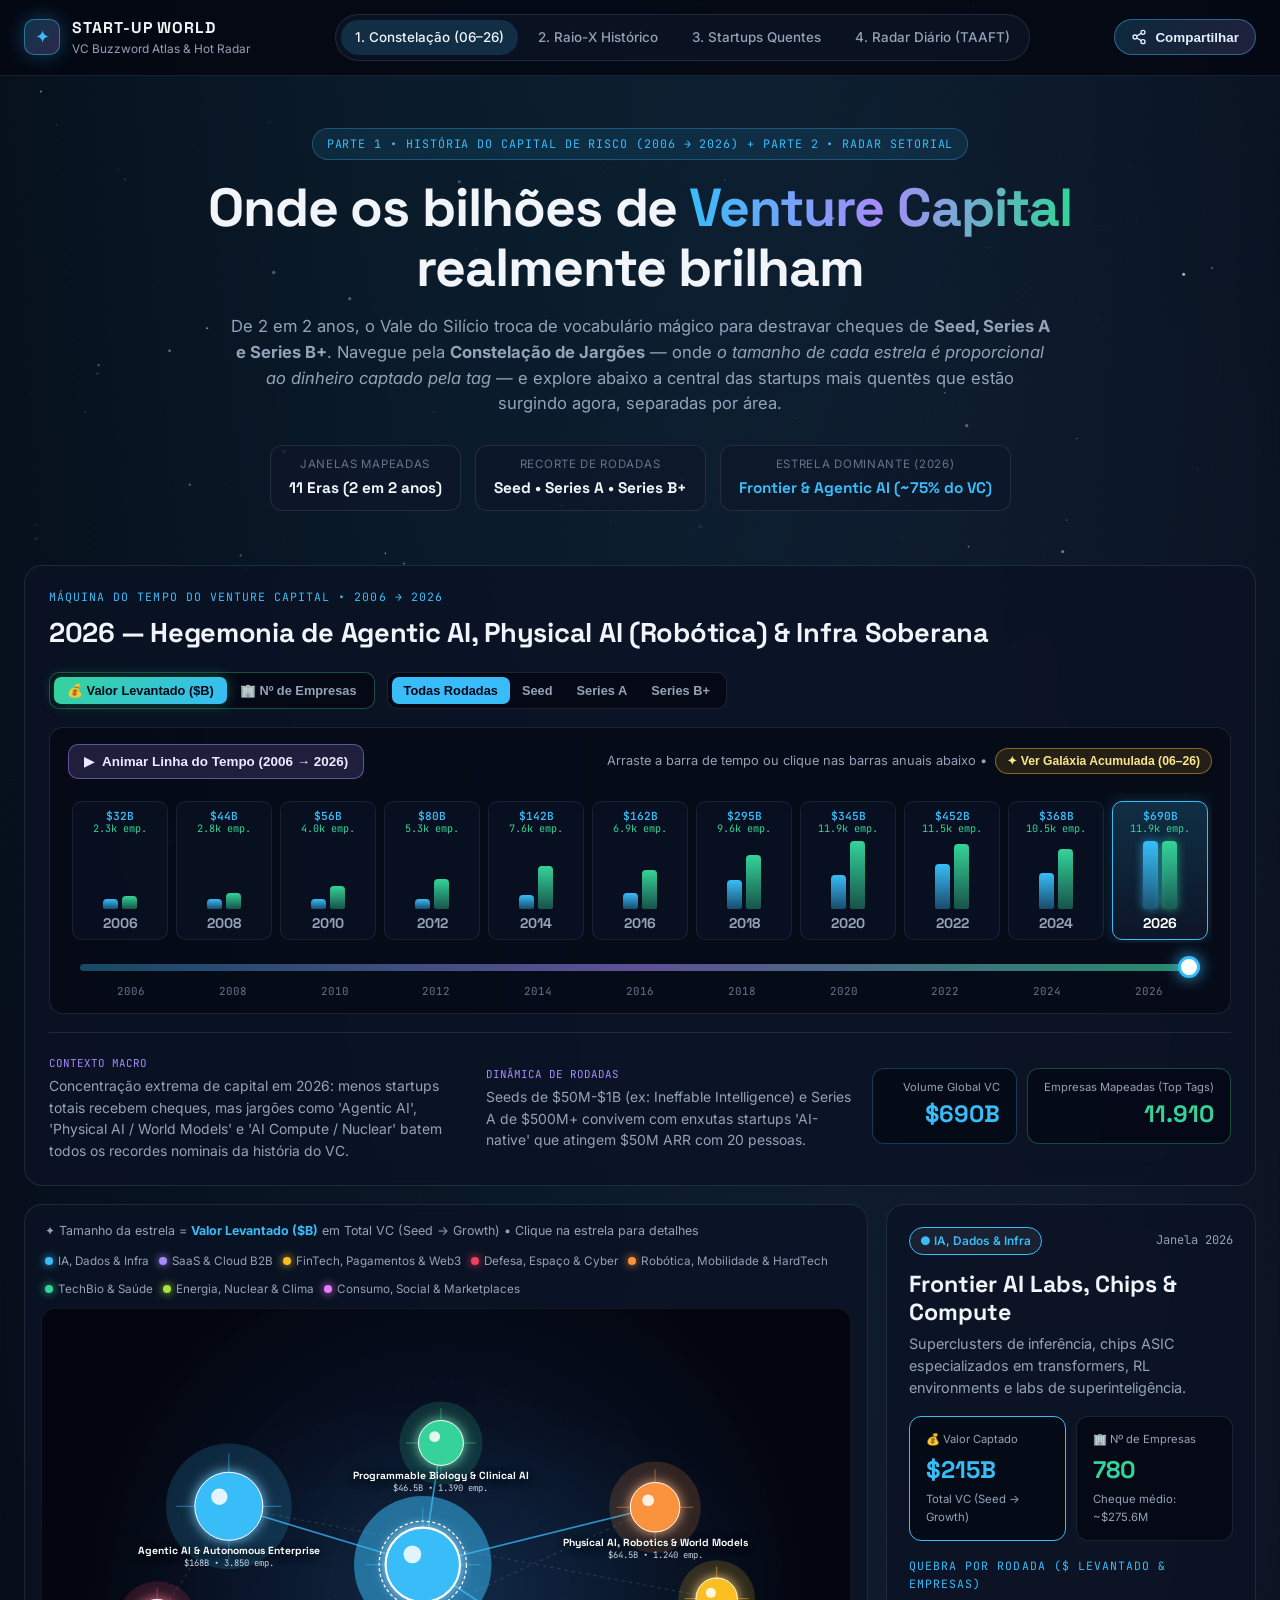
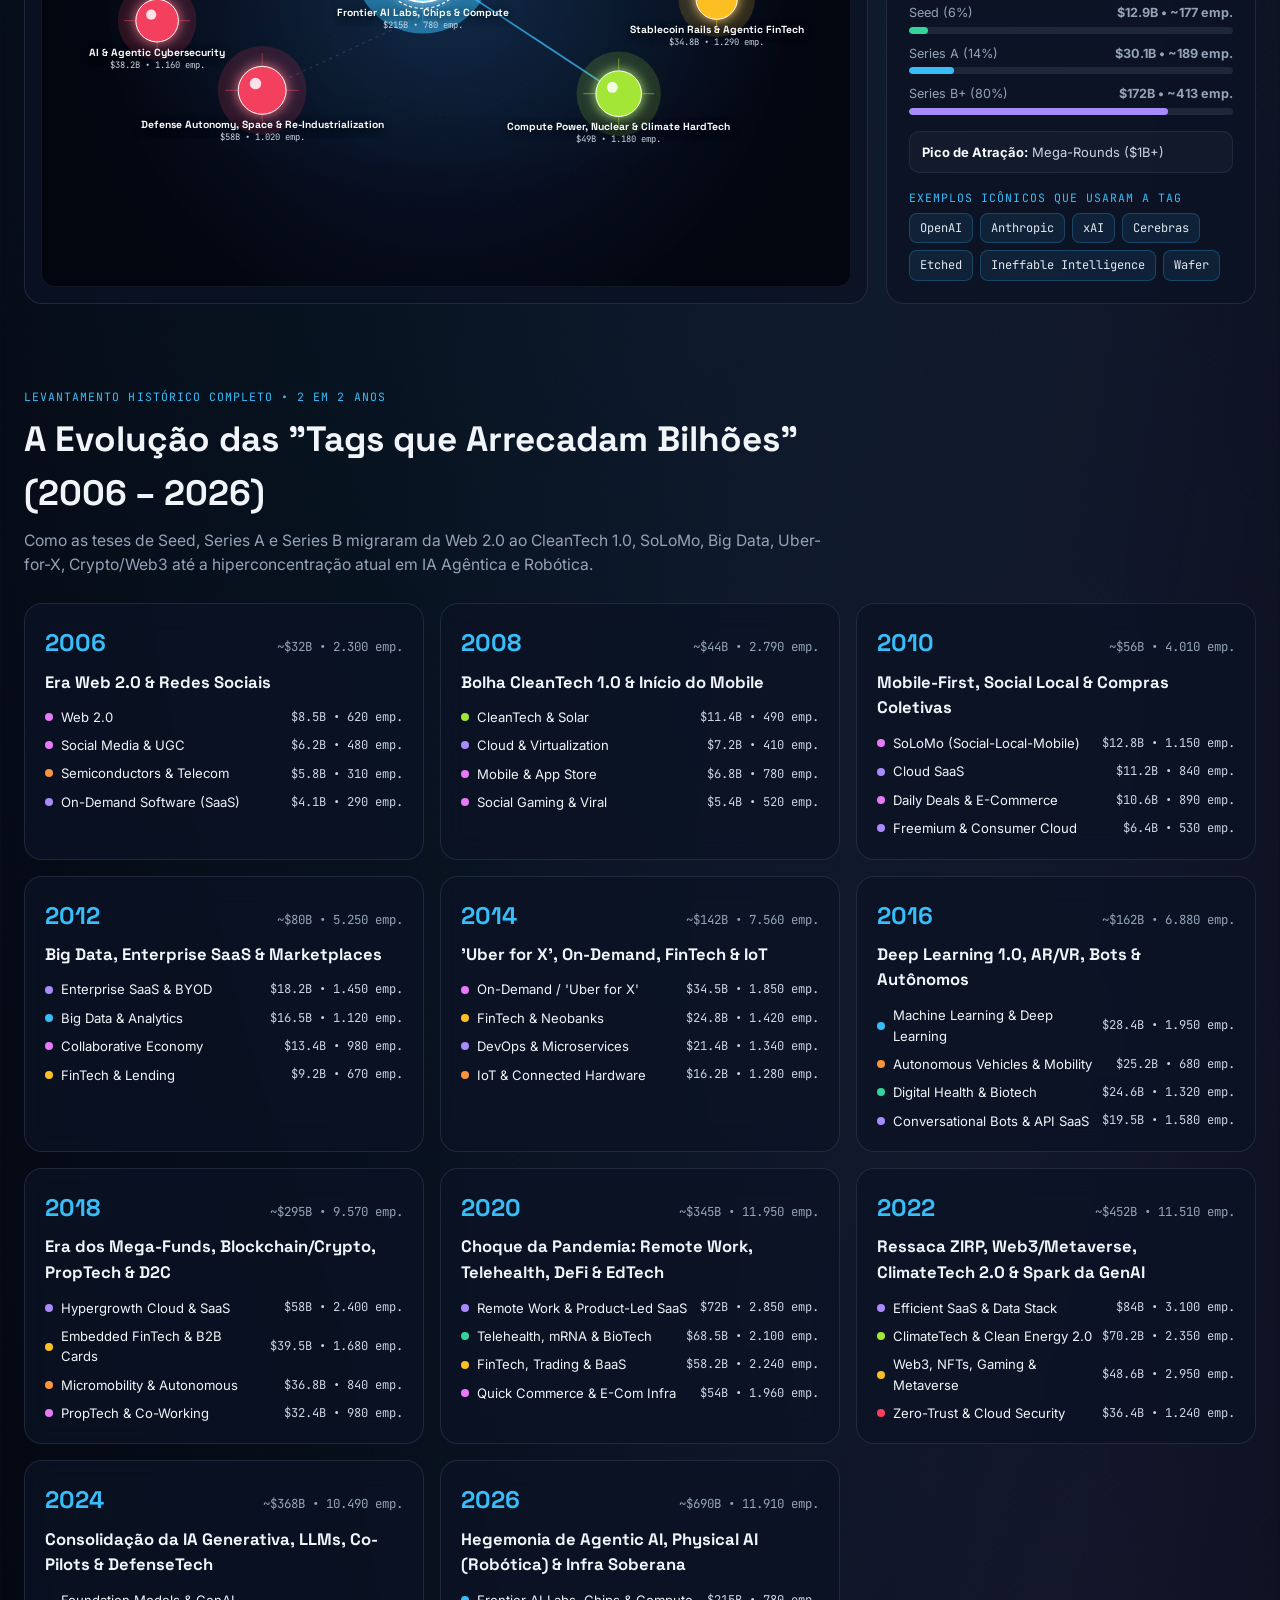
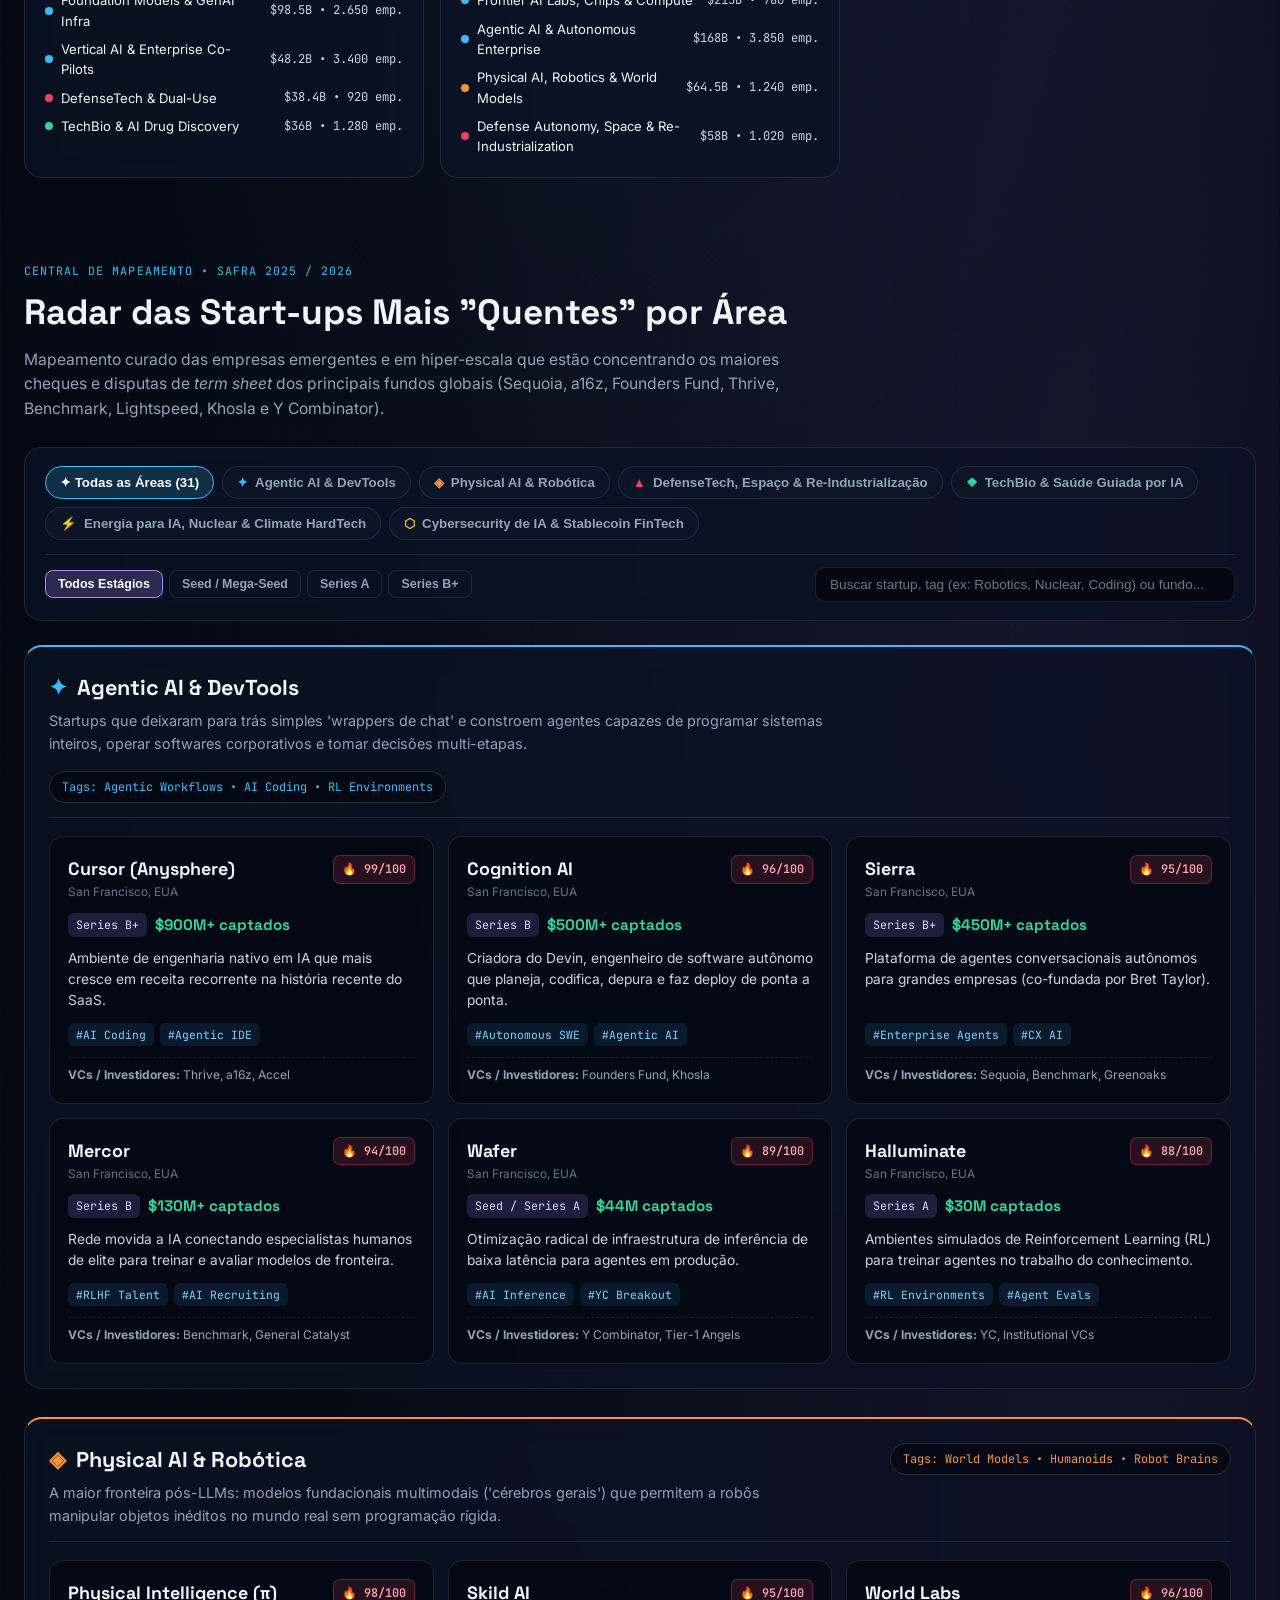
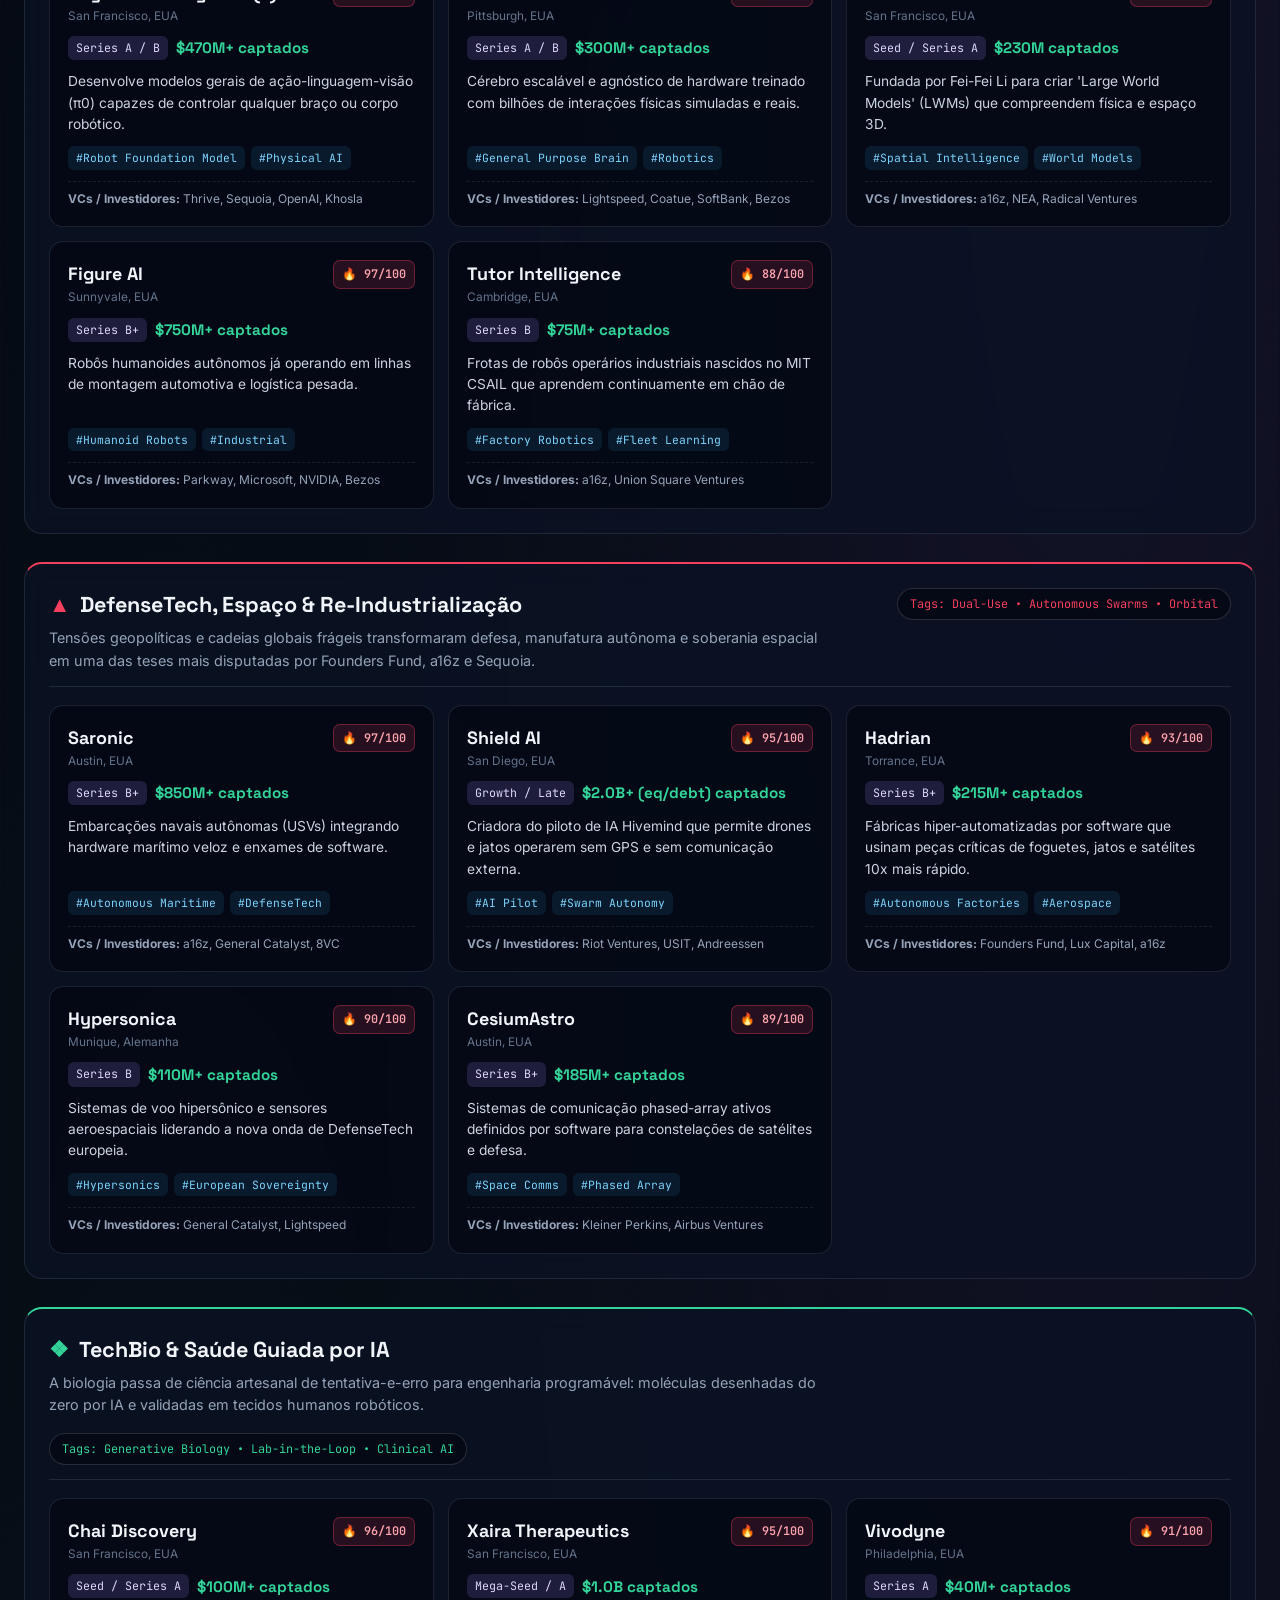
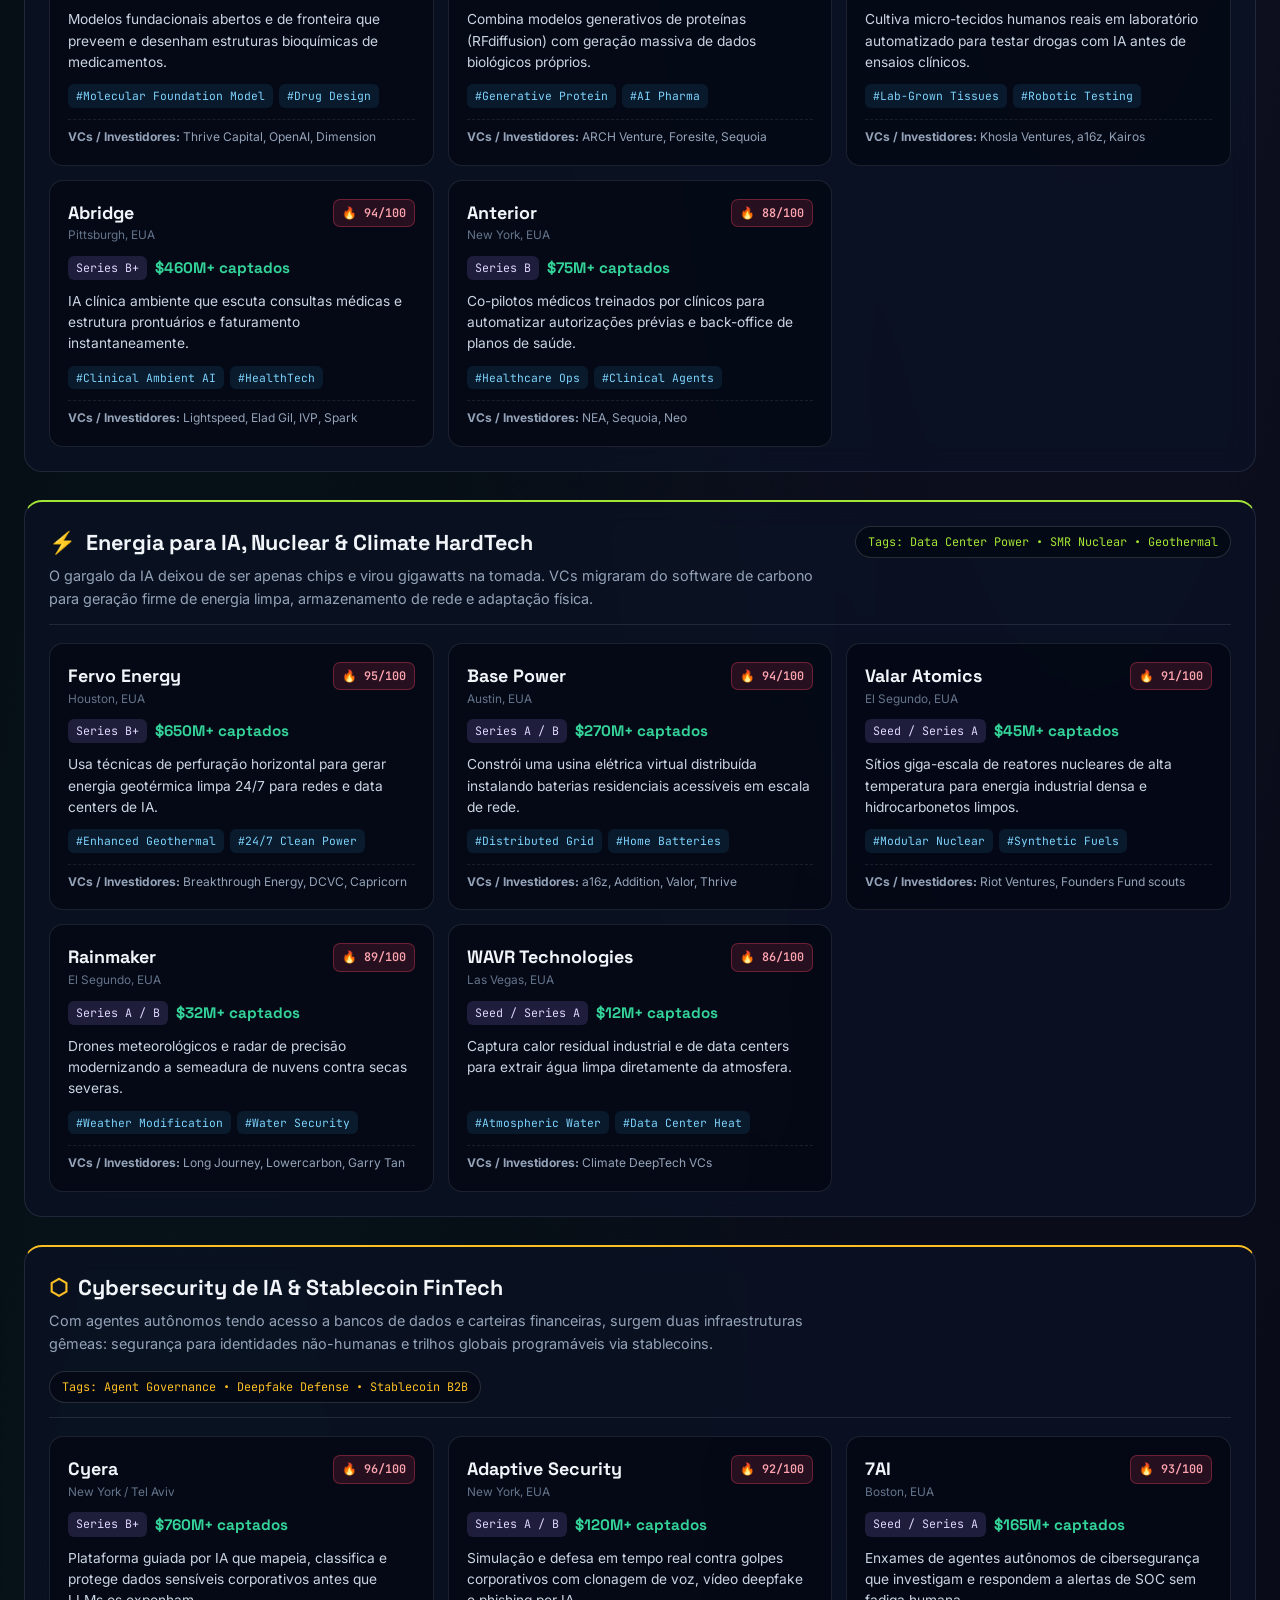
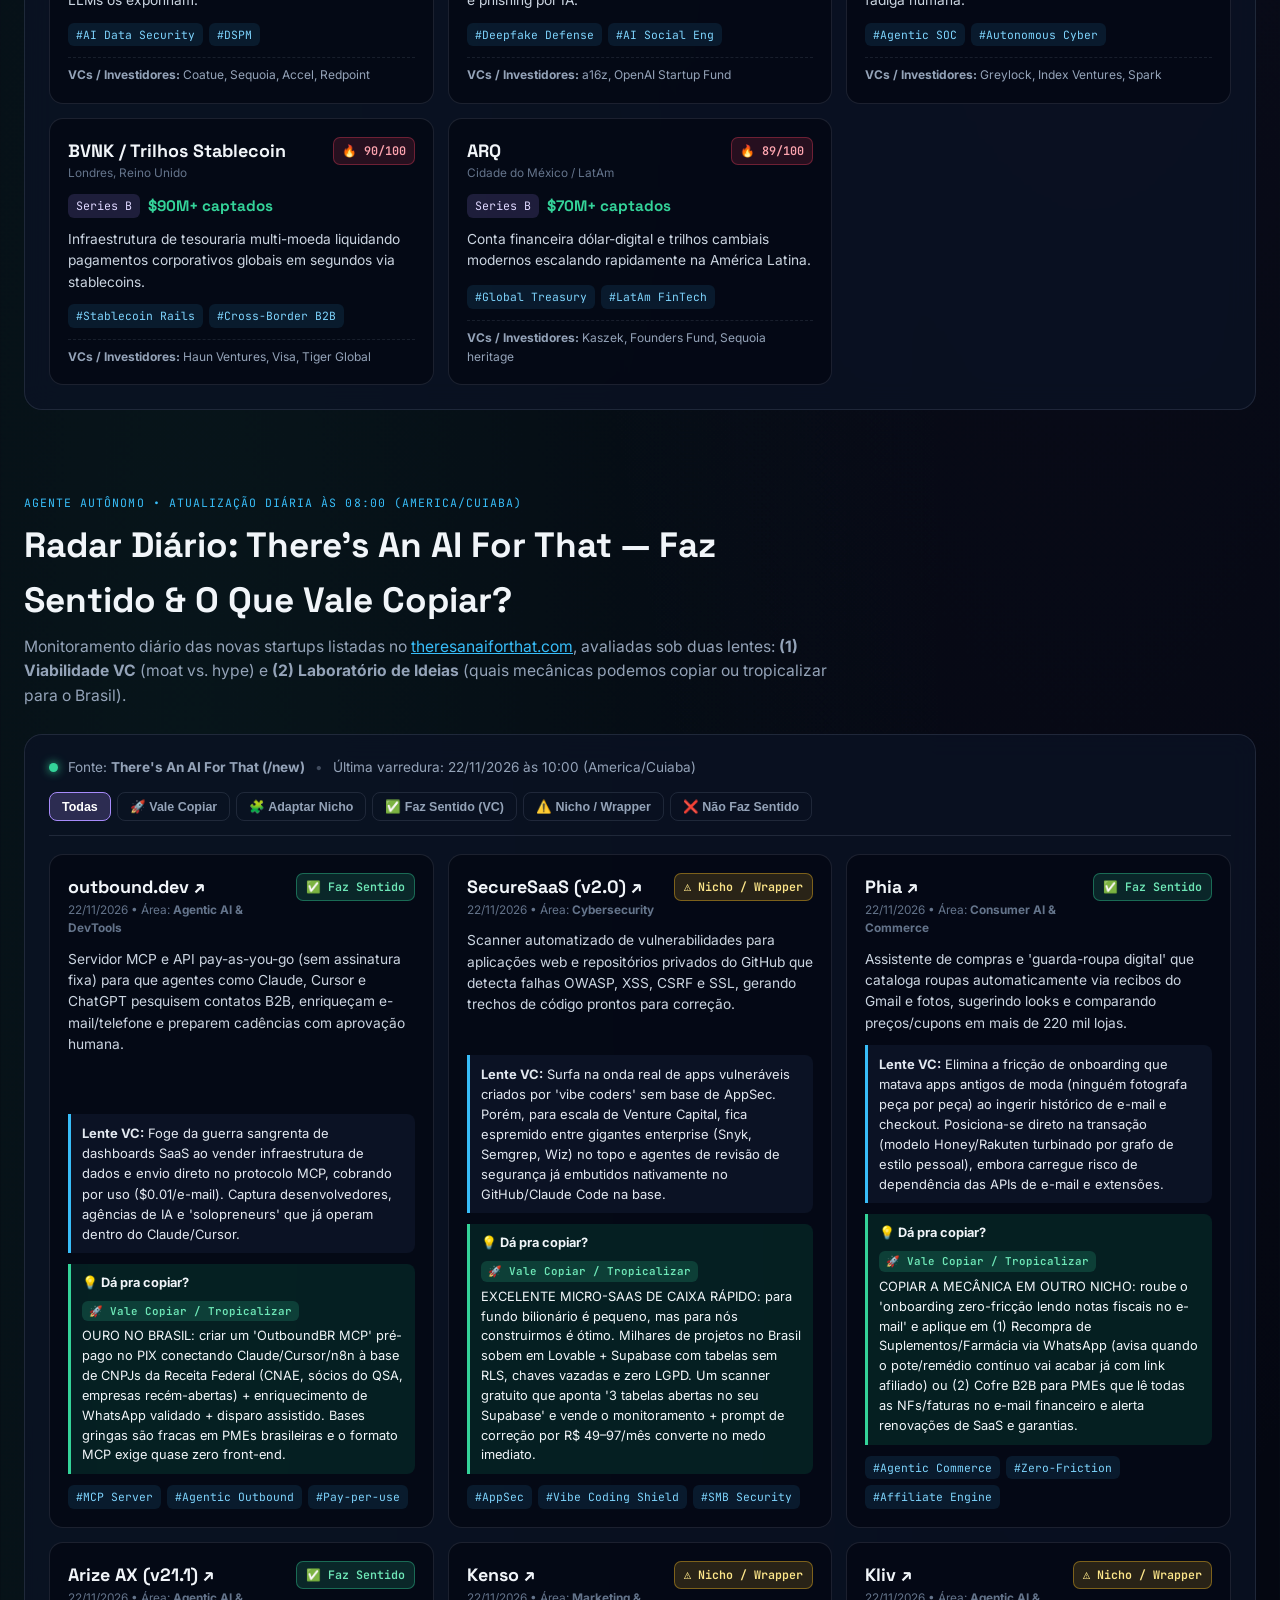
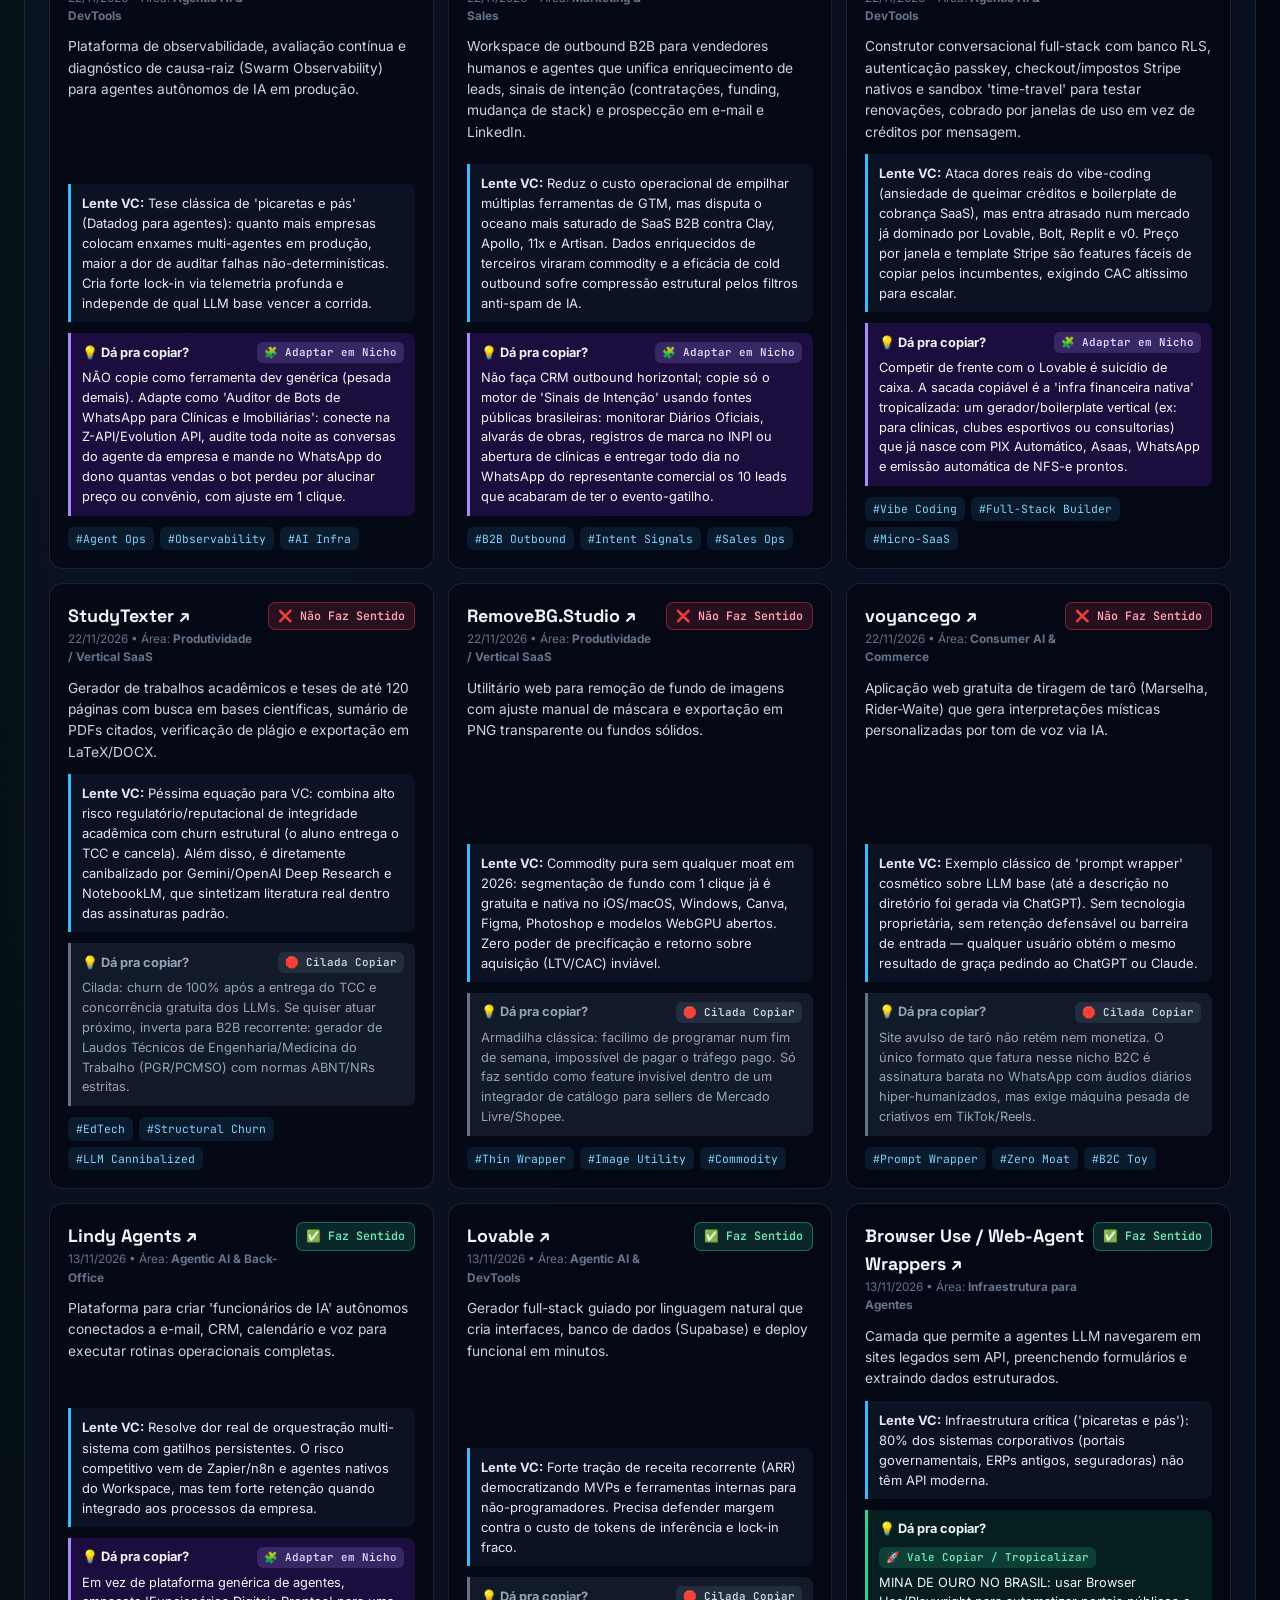
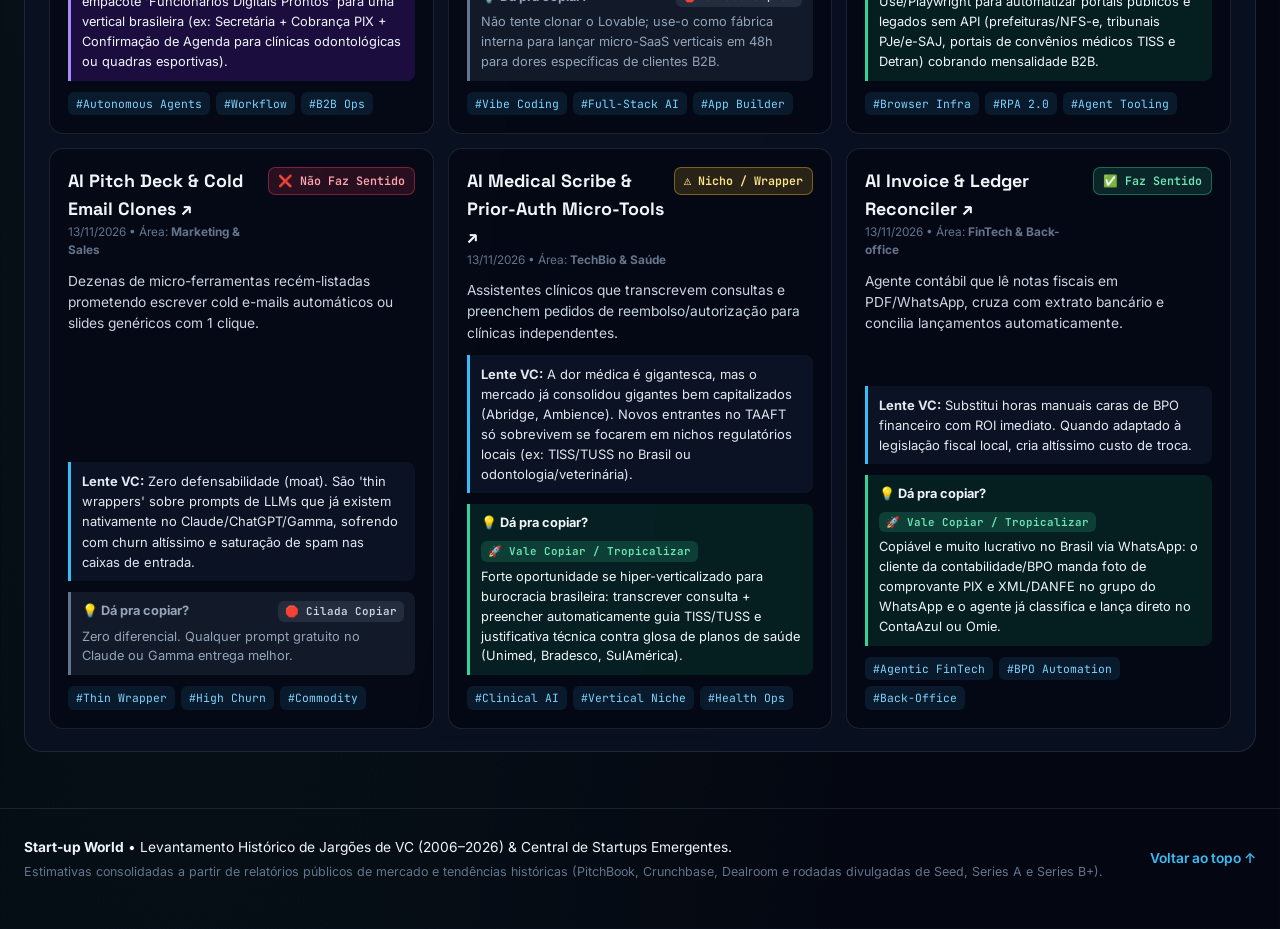
==== commit 2e29e1f8: "feat(radar-diario): add 'O que vale copiar/tropicalizar' lens & filter" ====
--- a/index.html
+++ b/index.html
@@ -214,8 +214,8 @@
     <section id="radar-diario" class="section container">
       <div class="section-head">
         <span class="eyebrow">AGENTE AUTÔNOMO • ATUALIZAÇÃO DIÁRIA ÀS 08:00 (AMERICA/CUIABA)</span>
-        <h2>Radar Diário: There's An AI For That — Faz Sentido ou Hype?</h2>
-        <p>Monitoramento diário das novas startups e ferramentas listadas no <a href="https://theresanaiforthat.com/new/" target="_blank" rel="noopener" style="color:var(--cyan)">theresanaiforthat.com</a>, classificadas por área e avaliadas criticamente sobre tese, defensabilidade (moat) e potencial real de negócio.</p>
+        <h2>Radar Diário: There's An AI For That — Faz Sentido &amp; O Que Vale Copiar?</h2>
+        <p>Monitoramento diário das novas startups listadas no <a href="https://theresanaiforthat.com/new/" target="_blank" rel="noopener" style="color:var(--cyan)">theresanaiforthat.com</a>, avaliadas sob duas lentes: <strong>(1) Viabilidade VC</strong> (moat vs. hype) e <strong>(2) Laboratório de Ideias</strong> (quais mecânicas podemos copiar ou tropicalizar para o Brasil).</p>
       </div>
 
       <div class="daily-feed-wrap glass-panel">
@@ -228,7 +228,9 @@
           </div>
           <div class="daily-filter-pills" id="daily-verdict-filters">
             <button type="button" class="chip active" data-verdict="all">Todas</button>
-            <button type="button" class="chip" data-verdict="sim">✅ Faz Sentido</button>
+            <button type="button" class="chip" data-verdict="copiar">🚀 Vale Copiar</button>
+            <button type="button" class="chip" data-verdict="adaptar">🧩 Adaptar Nicho</button>
+            <button type="button" class="chip" data-verdict="sim">✅ Faz Sentido (VC)</button>
             <button type="button" class="chip" data-verdict="atencao">⚠️ Nicho / Wrapper</button>
             <button type="button" class="chip" data-verdict="nao">❌ Não Faz Sentido</button>
           </div>
--- a/styles.css
+++ b/styles.css
@@ -1265,6 +1265,65 @@
   border-radius: 0 8px 8px 0;
 }
 
+.copy-idea-box {
+  font-size: 0.8rem;
+  color: #f1f5f9;
+  background: rgba(30, 27, 75, 0.45);
+  border-left: 3px solid #a78bfa;
+  padding: 9px 11px;
+  border-radius: 0 8px 8px 0;
+  display: flex;
+  flex-direction: column;
+  gap: 5px;
+}
+
+.copy-idea-box.copy-yes {
+  background: rgba(6, 78, 59, 0.34);
+  border-left-color: #34d399;
+}
+
+.copy-idea-box.copy-niche {
+  background: rgba(76, 29, 149, 0.32);
+  border-left-color: #a78bfa;
+}
+
+.copy-idea-box.copy-avoid {
+  background: rgba(30, 41, 59, 0.55);
+  border-left-color: #64748b;
+  color: #94a3b8;
+}
+
+.copy-idea-head {
+  display: flex;
+  justify-content: space-between;
+  align-items: center;
+  gap: 8px;
+  flex-wrap: wrap;
+}
+
+.copy-pill {
+  font-family: 'JetBrains Mono', monospace;
+  font-size: 0.68rem;
+  font-weight: 600;
+  padding: 2px 7px;
+  border-radius: 6px;
+}
+
+.copy-pill.copy-yes {
+  background: rgba(52, 211, 153, 0.18);
+  color: #6ee7b7;
+}
+
+.copy-pill.copy-niche {
+  background: rgba(167, 139, 250, 0.2);
+  color: #ddd6fe;
+}
+
+.copy-pill.copy-avoid {
+  background: rgba(100, 116, 139, 0.22);
+  color: #cbd5e1;
+}
+
 /* Footer & Toast */
 .footer {
   padding: 28px 24px 48px;
